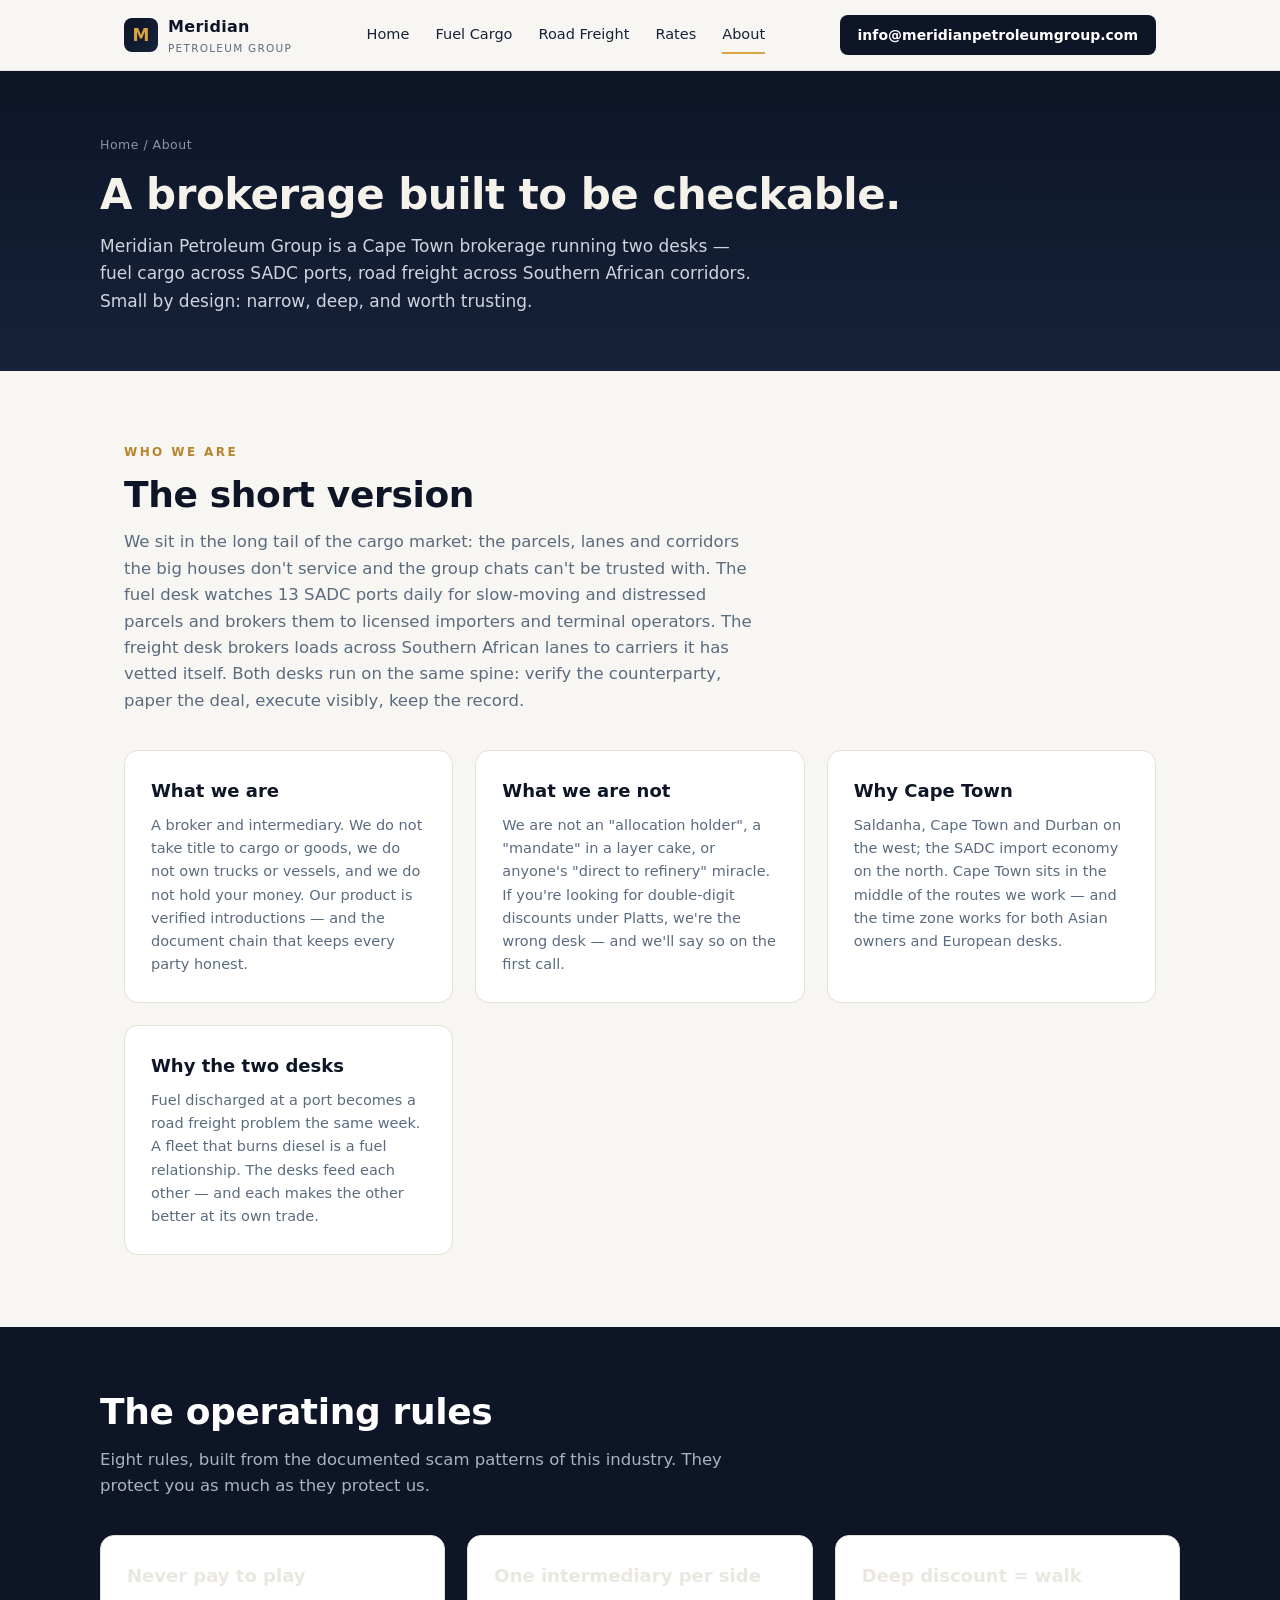
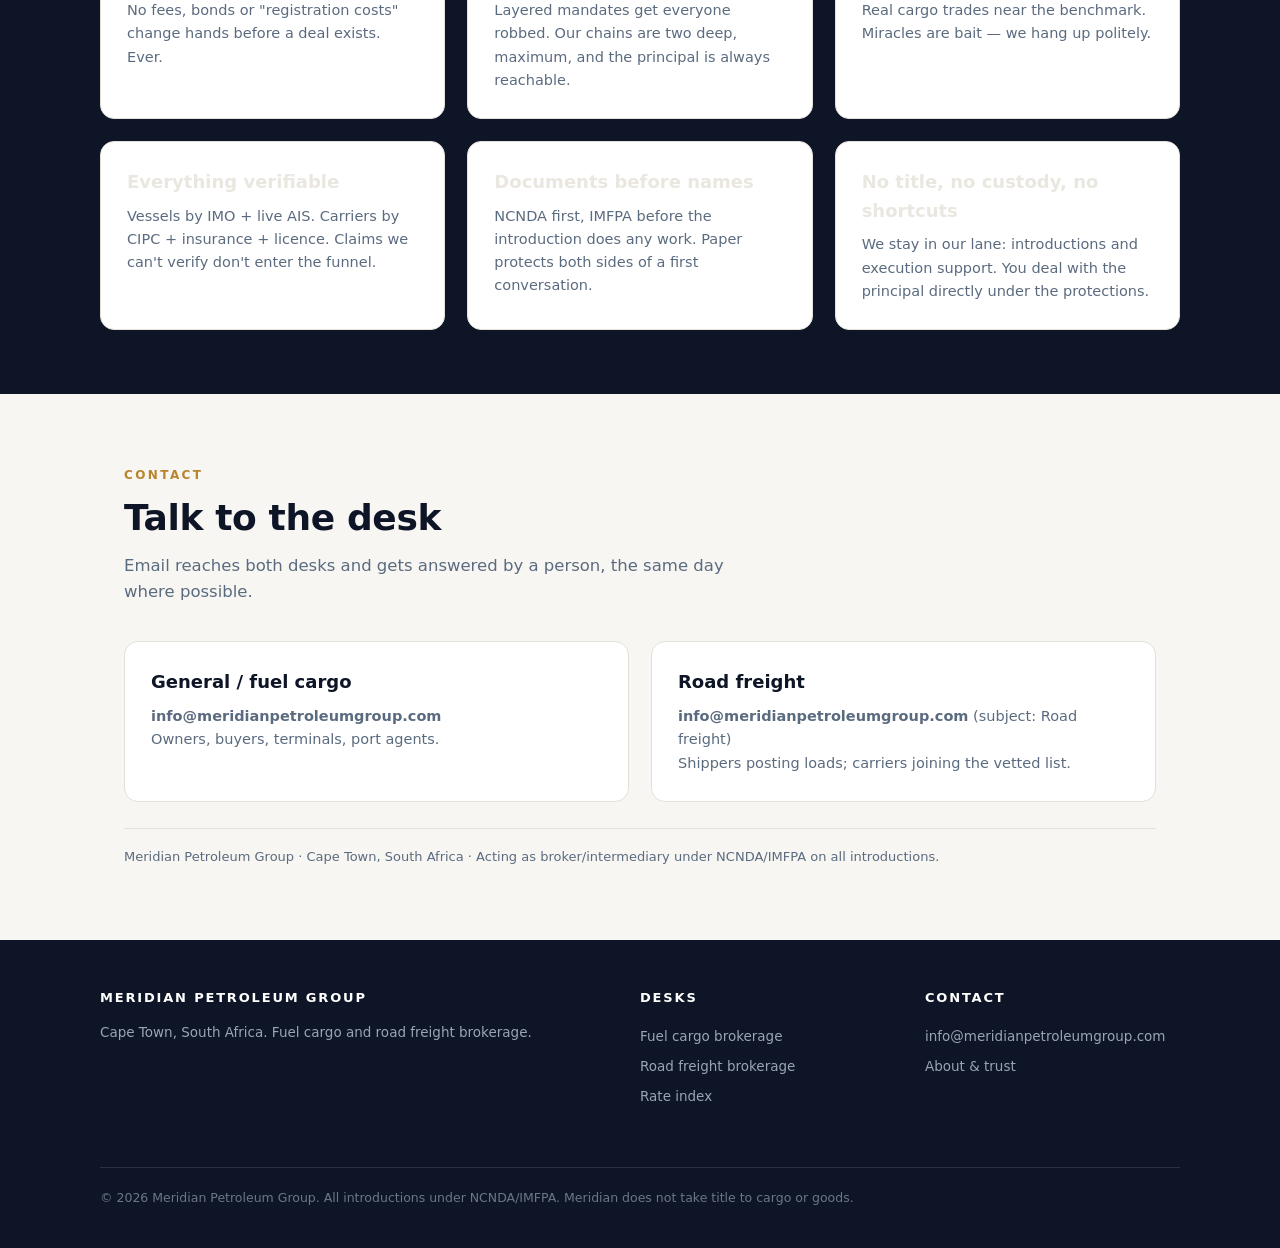
==== about/index.html @ 9ec85a02 "Meridian Petroleum Group site — 5 pages, one brand two desks" ====
<!DOCTYPE html>
<html lang="en">
<head>
<meta charset="UTF-8">
<meta name="viewport" content="width=device-width, initial-scale=1.0">
<title>About — Meridian Petroleum Group, Cape Town</title>
<meta name="description" content="Meridian Petroleum Group is a Cape Town brokerage running two desks: fuel cargo across SADC ports and road freight across Southern African corridors. Verify everything, paper every deal.">
<link rel="canonical" href="https://meridianpetroleumgroup.com/about/">
<meta property="og:title" content="About Meridian Petroleum Group">
<meta property="og:description" content="Cape Town brokerage. Fuel cargo and road freight. Verified counterparties, papered deals.">
<link rel="stylesheet" href="/css/style.css">
</head>
<body>

<header>
  <div class="nav">
    <a class="brand" href="/"><span class="mark">M</span><span>Meridian<small>Petroleum Group</small></span></a>
    <nav class="menu">
      <a href="/">Home</a>
      <a href="/fuel/">Fuel Cargo</a>
      <a href="/cargo/">Road Freight</a>
      <a href="/rates/">Rates</a>
      <a href="/about/" aria-current="page">About</a>
    </nav>
    <a class="nav-cta" href="mailto:info@meridianpetroleumgroup.com">info@meridianpetroleumgroup.com</a>
  </div>
</header>

<section class="page-hero">
  <div class="inner">
    <p class="breadcrumb"><a href="/">Home</a> / About</p>
    <h1 class="p">A brokerage built to be checkable.</h1>
    <p class="lead">Meridian Petroleum Group is a Cape Town brokerage running two desks — fuel cargo across SADC ports, road freight across Southern African corridors. Small by design: narrow, deep, and worth trusting.</p>
  </div>
</section>

<section class="section">
  <p class="eyebrow">Who we are</p>
  <h2>The short version</h2>
  <p class="sub">We sit in the long tail of the cargo market: the parcels, lanes and corridors the big houses don't service and the group chats can't be trusted with. The fuel desk watches 13 SADC ports daily for slow-moving and distressed parcels and brokers them to licensed importers and terminal operators. The freight desk brokers loads across Southern African lanes to carriers it has vetted itself. Both desks run on the same spine: verify the counterparty, paper the deal, execute visibly, keep the record.</p>

  <div class="grid2">
    <div class="card"><h3>What we are</h3><p>A broker and intermediary. We do not take title to cargo or goods, we do not own trucks or vessels, and we do not hold your money. Our product is verified introductions — and the document chain that keeps every party honest.</p></div>
    <div class="card"><h3>What we are not</h3><p>We are not an "allocation holder", a "mandate" in a layer cake, or anyone's "direct to refinery" miracle. If you're looking for double-digit discounts under Platts, we're the wrong desk — and we'll say so on the first call.</p></div>
    <div class="card"><h3>Why Cape Town</h3><p>Saldanha, Cape Town and Durban on the west; the SADC import economy on the north. Cape Town sits in the middle of the routes we work — and the time zone works for both Asian owners and European desks.</p></div>
    <div class="card"><h3>Why the two desks</h3><p>Fuel discharged at a port becomes a road freight problem the same week. A fleet that burns diesel is a fuel relationship. The desks feed each other — and each makes the other better at its own trade.</p></div>
  </div>
</section>

<div class="strip">
  <div class="section">
    <h2>The operating rules</h2>
    <p class="sub">Eight rules, built from the documented scam patterns of this industry. They protect you as much as they protect us.</p>
    <div class="grid2">
      <div class="card"><h3>Never pay to play</h3><p>No fees, bonds or "registration costs" change hands before a deal exists. Ever.</p></div>
      <div class="card"><h3>One intermediary per side</h3><p>Layered mandates get everyone robbed. Our chains are two deep, maximum, and the principal is always reachable.</p></div>
      <div class="card"><h3>Deep discount = walk</h3><p>Real cargo trades near the benchmark. Miracles are bait — we hang up politely.</p></div>
      <div class="card"><h3>Everything verifiable</h3><p>Vessels by IMO + live AIS. Carriers by CIPC + insurance + licence. Claims we can't verify don't enter the funnel.</p></div>
      <div class="card"><h3>Documents before names</h3><p>NCNDA first, IMFPA before the introduction does any work. Paper protects both sides of a first conversation.</p></div>
      <div class="card"><h3>No title, no custody, no shortcuts</h3><p>We stay in our lane: introductions and execution support. You deal with the principal directly under the protections.</p></div>
    </div>
  </div>
</div>

<section class="section">
  <p class="eyebrow">Contact</p>
  <h2>Talk to the desk</h2>
  <p class="sub">Email reaches both desks and gets answered by a person, the same day where possible.</p>
  <div class="grid2">
    <div class="card"><h3>General / fuel cargo</h3><p><a href="mailto:info@meridianpetroleumgroup.com"><b>info@meridianpetroleumgroup.com</b></a><br>Owners, buyers, terminals, port agents.</p></div>
    <div class="card"><h3>Road freight</h3><p><a href="mailto:info@meridianpetroleumgroup.com?subject=Road%20freight"><b>info@meridianpetroleumgroup.com</b></a> (subject: Road freight)<br>Shippers posting loads; carriers joining the vetted list.</p></div>
  </div>
  <p class="note">Meridian Petroleum Group · Cape Town, South Africa · Acting as broker/intermediary under NCNDA/IMFPA on all introductions.</p>
</section>

<footer>
  <div class="foot">
    <div>
      <h4>Meridian Petroleum Group</h4>
      <p>Cape Town, South Africa. Fuel cargo and road freight brokerage.</p>
    </div>
    <div>
      <h4>Desks</h4>
      <ul>
        <li><a href="/fuel/">Fuel cargo brokerage</a></li>
        <li><a href="/cargo/">Road freight brokerage</a></li>
        <li><a href="/rates/">Rate index</a></li>
      </ul>
    </div>
    <div>
      <h4>Contact</h4>
      <ul>
        <li><a href="mailto:info@meridianpetroleumgroup.com">info@meridianpetroleumgroup.com</a></li>
        <li><a href="/about/">About & trust</a></li>
      </ul>
    </div>
    <div class="fine">© 2026 Meridian Petroleum Group. All introductions under NCNDA/IMFPA. Meridian does not take title to cargo or goods.</div>
  </div>
</footer>

</body>
</html>
---- css/style.css ----
/* Meridian Petroleum Group — one brand, two desks */
:root {
  --ink: #0d1526;
  --ink-2: #16223a;
  --paper: #f7f6f2;
  --card: #ffffff;
  --amber: #d9a441;
  --amber-2: #b8842c;
  --slate: #5b6b7f;
  --line: #e3e0d8;
  --green: #2e7d5b;
  --red: #b3402e;
}
* { margin: 0; padding: 0; box-sizing: border-box; }
html { scroll-behavior: smooth; }
body {
  font-family: "Inter", "Segoe UI", system-ui, -apple-system, sans-serif;
  background: var(--paper);
  color: var(--ink);
  line-height: 1.6;
  -webkit-font-smoothing: antialiased;
}
a { color: inherit; text-decoration: none; }
img { max-width: 100%; display: block; }

/* ---------- header ---------- */
header {
  position: sticky; top: 0; z-index: 50;
  background: rgba(247, 246, 242, .92);
  backdrop-filter: blur(8px);
  border-bottom: 1px solid var(--line);
}
.nav {
  max-width: 1080px; margin: 0 auto; padding: 14px 24px;
  display: flex; align-items: center; justify-content: space-between; gap: 16px;
}
.brand { display: flex; align-items: center; gap: 10px; font-weight: 700; letter-spacing: .02em; }
.brand .mark {
  width: 34px; height: 34px; border-radius: 8px;
  background: linear-gradient(135deg, var(--ink) 0%, var(--ink-2) 100%);
  color: var(--amber); display: grid; place-items: center;
  font-size: 17px; font-weight: 800;
}
.brand small { display: block; font-size: 10.5px; font-weight: 500; color: var(--slate); letter-spacing: .12em; text-transform: uppercase; }
nav.menu { display: flex; gap: 26px; font-size: 14.5px; font-weight: 500; }
nav.menu a { color: var(--ink-2); padding: 6px 0; border-bottom: 2px solid transparent; }
nav.menu a:hover, nav.menu a[aria-current="page"] { border-color: var(--amber); }
.nav-cta {
  background: var(--ink); color: #fff; padding: 9px 18px; border-radius: 8px;
  font-size: 14px; font-weight: 600; white-space: nowrap;
}
.nav-cta:hover { background: var(--ink-2); }

/* ---------- hero ---------- */
.hero {
  background:
    radial-gradient(1200px 500px at 85% -10%, rgba(217,164,65,.16), transparent 60%),
    linear-gradient(180deg, var(--ink) 0%, var(--ink-2) 100%);
  color: #f4f2ea;
  padding: 84px 24px 96px;
}
.hero-inner { max-width: 1080px; margin: 0 auto; }
.kicker {
  display: inline-block; font-size: 12px; letter-spacing: .22em; text-transform: uppercase;
  color: var(--amber); font-weight: 700; margin-bottom: 18px;
}
h1 { font-size: clamp(34px, 5vw, 54px); line-height: 1.12; font-weight: 800; letter-spacing: -.015em; max-width: 820px; }
.hero p.lead { margin-top: 20px; font-size: clamp(16px, 2vw, 19px); color: #cfd4de; max-width: 680px; }
.hero-ctas { margin-top: 34px; display: flex; gap: 14px; flex-wrap: wrap; }
.btn {
  display: inline-block; padding: 13px 26px; border-radius: 9px;
  font-weight: 600; font-size: 15px; border: 1px solid transparent; cursor: pointer;
}
.btn-gold { background: var(--amber); color: var(--ink); }
.btn-gold:hover { background: var(--amber-2); color: #fff; }
.btn-ghost { border-color: rgba(255,255,255,.35); color: #fff; }
.btn-ghost:hover { border-color: var(--amber); color: var(--amber); }
.hero-meta { margin-top: 44px; display: flex; gap: 34px; flex-wrap: wrap; font-size: 13.5px; color: #9aa4b5; }
.hero-meta b { display: block; color: #f4f2ea; font-size: 20px; }

/* ---------- sections ---------- */
.section { max-width: 1080px; margin: 0 auto; padding: 72px 24px; }
.section.tight { padding: 48px 24px; }
.eyebrow { font-size: 12px; letter-spacing: .2em; text-transform: uppercase; color: var(--amber-2); font-weight: 700; margin-bottom: 12px; }
h2 { font-size: clamp(26px, 3.4vw, 36px); font-weight: 800; letter-spacing: -.01em; line-height: 1.15; margin-bottom: 14px; }
.sub { color: var(--slate); max-width: 640px; font-size: 16.5px; }

.desks { display: grid; grid-template-columns: repeat(auto-fit, minmax(300px, 1fr)); gap: 22px; margin-top: 40px; }
.desk {
  background: var(--card); border: 1px solid var(--line); border-radius: 14px;
  padding: 30px 28px; position: relative; overflow: hidden;
}
.desk::before { content: ""; position: absolute; inset: 0 auto 0 0; width: 4px; background: var(--amber); }
.desk .tag { font-size: 11px; letter-spacing: .18em; text-transform: uppercase; color: var(--slate); font-weight: 700; }
.desk h3 { font-size: 21px; margin: 10px 0 10px; font-weight: 750; }
.desk p { color: var(--slate); font-size: 14.5px; margin-bottom: 18px; }
.desk ul { list-style: none; margin-bottom: 22px; }
.desk li { padding: 7px 0 7px 24px; position: relative; font-size: 14px; color: var(--ink-2); border-bottom: 1px dashed var(--line); }
.desk li:last-child { border-bottom: none; }
.desk li::before { content: "—"; position: absolute; left: 0; color: var(--amber); font-weight: 700; }
.desk .go { font-weight: 700; color: var(--ink); font-size: 14px; }
.desk .go:hover { color: var(--amber-2); }

.grid2 { display: grid; grid-template-columns: repeat(auto-fit, minmax(280px, 1fr)); gap: 22px; margin-top: 36px; }
.card { background: var(--card); border: 1px solid var(--line); border-radius: 14px; padding: 26px; }
.card h3 { font-size: 18px; font-weight: 750; margin-bottom: 8px; }
.card p { color: var(--slate); font-size: 14.5px; }
.card .num { font-size: 12px; color: var(--amber-2); font-weight: 800; letter-spacing: .1em; }

.strip { background: var(--ink); color: #e9e7df; padding: 64px 24px; }
.strip .section { padding: 0; }
.strip h2 { color: #fff; }
.strip .sub { color: #aab3c2; }

.steps { counter-reset: step; margin-top: 36px; display: grid; gap: 0; }
.step {
  display: grid; grid-template-columns: 56px 1fr; gap: 18px;
  padding: 22px 0; border-top: 1px solid rgba(255,255,255,.12);
}
.step::before {
  counter-increment: step; content: counter(step, decimal-leading-zero);
  font-size: 26px; font-weight: 800; color: var(--amber);
}
.step h3 { font-size: 17px; color: #fff; margin-bottom: 6px; font-weight: 700; }
.step p { color: #aab3c2; font-size: 14px; max-width: 640px; }

/* ---------- tables ---------- */
.table-wrap { overflow-x: auto; margin-top: 30px; border: 1px solid var(--line); border-radius: 12px; background: var(--card); }
table { width: 100%; border-collapse: collapse; font-size: 14px; min-width: 560px; }
th { text-align: left; padding: 13px 16px; background: var(--ink); color: #fff; font-size: 12px; letter-spacing: .08em; text-transform: uppercase; }
td { padding: 13px 16px; border-top: 1px solid var(--line); color: var(--ink-2); vertical-align: top; }
tr:nth-child(even) td { background: #fbfaf7; }
td b { color: var(--ink); }

/* ---------- CTA band ---------- */
.band {
  background: linear-gradient(135deg, var(--amber) 0%, var(--amber-2) 100%);
  color: var(--ink); padding: 60px 24px; text-align: center;
}
.band h2 { color: var(--ink); }
.band p { max-width: 560px; margin: 10px auto 26px; font-weight: 500; }
.band .btn { background: var(--ink); color: #fff; }
.band .btn:hover { background: #000; }

/* ---------- footer ---------- */
footer { background: var(--ink); color: #9aa4b5; padding: 48px 24px 40px; font-size: 13.5px; }
.foot { max-width: 1080px; margin: 0 auto; display: grid; grid-template-columns: 2fr 1fr 1fr; gap: 30px; }
.foot h4 { color: #fff; font-size: 13px; letter-spacing: .14em; text-transform: uppercase; margin-bottom: 14px; }
.foot ul { list-style: none; }
.foot li { padding: 4px 0; }
.foot a:hover { color: var(--amber); }
.foot .fine { grid-column: 1 / -1; border-top: 1px solid rgba(255,255,255,.12); margin-top: 26px; padding-top: 20px; font-size: 12.5px; color: #6d7688; }

/* ---------- page hero (inner pages) ---------- */
.page-hero {
  background: linear-gradient(180deg, var(--ink) 0%, var(--ink-2) 100%);
  color: #f4f2ea; padding: 64px 24px 56px;
}
.page-hero .inner { max-width: 1080px; margin: 0 auto; }
.breadcrumb { font-size: 12.5px; color: #8b95a8; margin-bottom: 16px; letter-spacing: .04em; }
.breadcrumb a:hover { color: var(--amber); }
h1.p { font-size: clamp(28px, 4vw, 42px); font-weight: 800; letter-spacing: -.012em; line-height: 1.14; }
.page-hero p.lead { margin-top: 14px; color: #cfd4de; max-width: 660px; font-size: 17px; }

.callout {
  background: #fdf8ee; border: 1px solid #ecd9ae; border-left: 4px solid var(--amber);
  border-radius: 10px; padding: 18px 20px; margin: 26px 0; font-size: 14.5px; color: #5d4a1e;
}
.callout b { color: var(--ink); }

.note { font-size: 13px; color: var(--slate); margin-top: 26px; padding-top: 18px; border-top: 1px solid var(--line); }

/* ---------- rates placeholder ---------- */
.rates-hero { text-align: center; }
.coming { display: inline-block; margin-top: 22px; padding: 10px 22px; border-radius: 999px; background: #efece4; color: var(--ink-2); font-weight: 600; font-size: 13.5px; letter-spacing: .06em; }

@media (max-width: 760px) {
  nav.menu { display: none; }
  .foot { grid-template-columns: 1fr; }
}
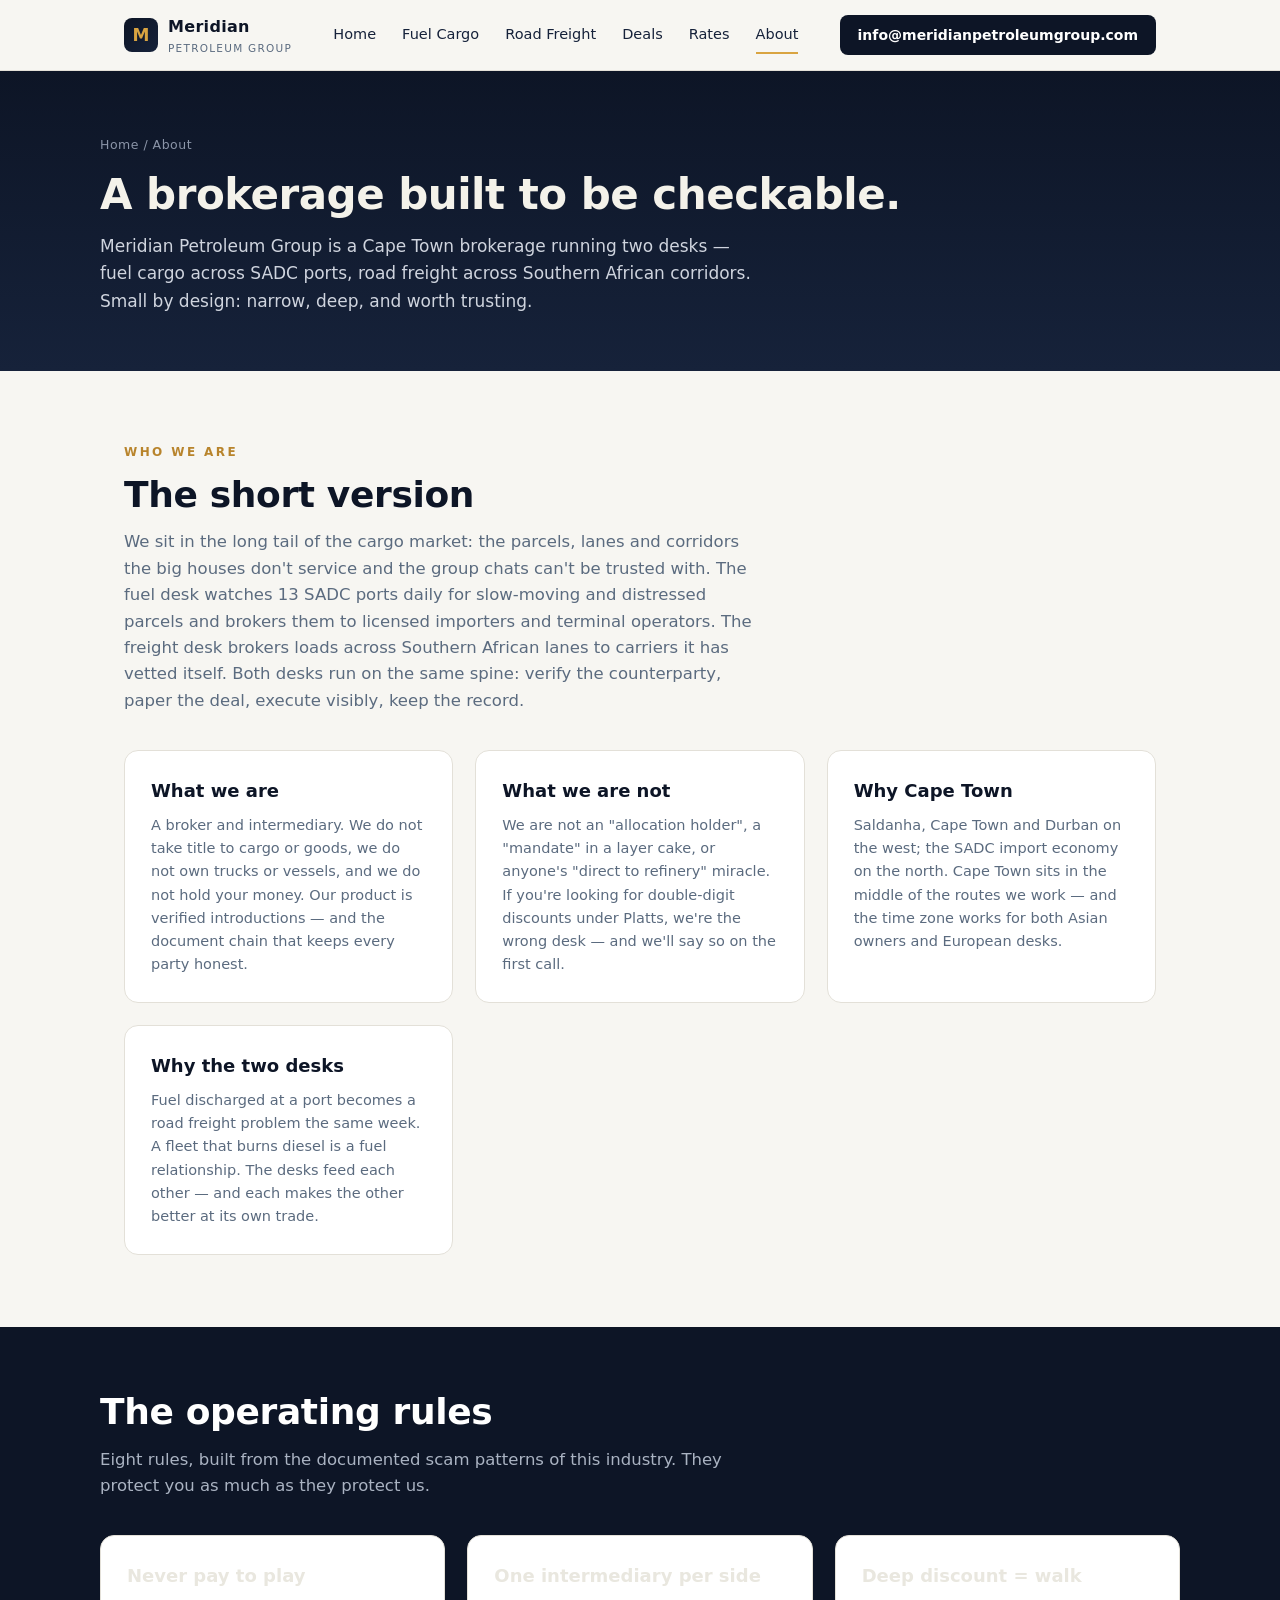
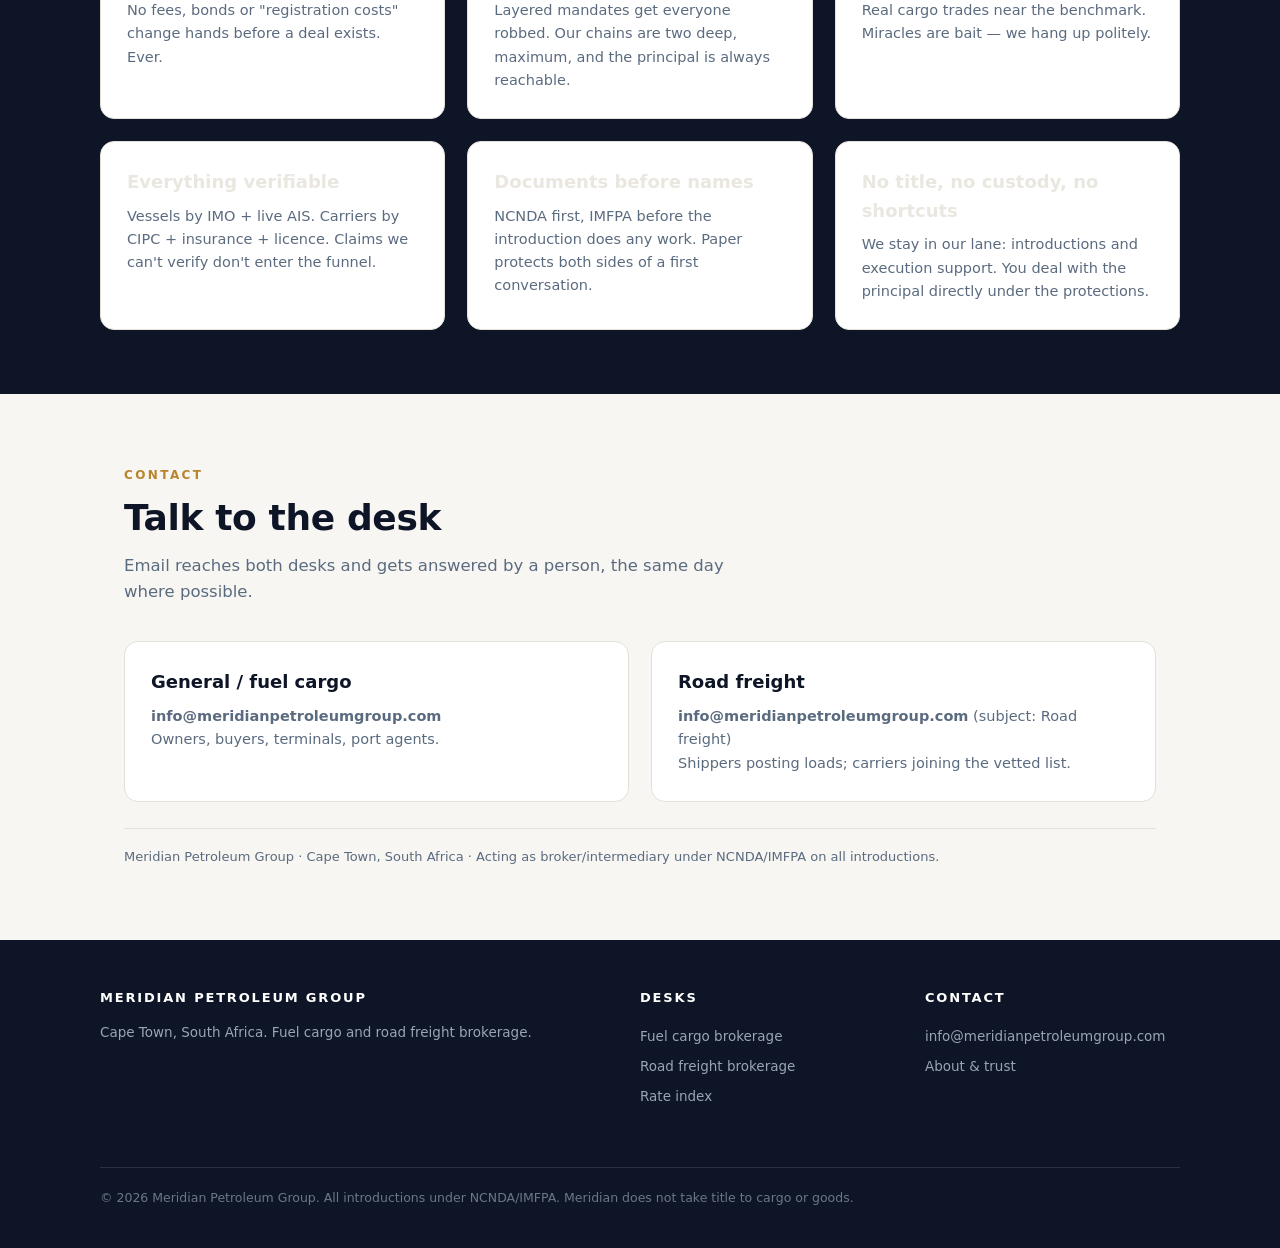
==== commit 299f787c: "Add /deals page — single-funnel shipper + carrier forms" ====
--- a/about/index.html
+++ b/about/index.html
@@ -19,6 +19,7 @@
       <a href="/">Home</a>
       <a href="/fuel/">Fuel Cargo</a>
       <a href="/cargo/">Road Freight</a>
+      <a href="/deals/">Deals</a>
       <a href="/rates/">Rates</a>
       <a href="/about/" aria-current="page">About</a>
     </nav>
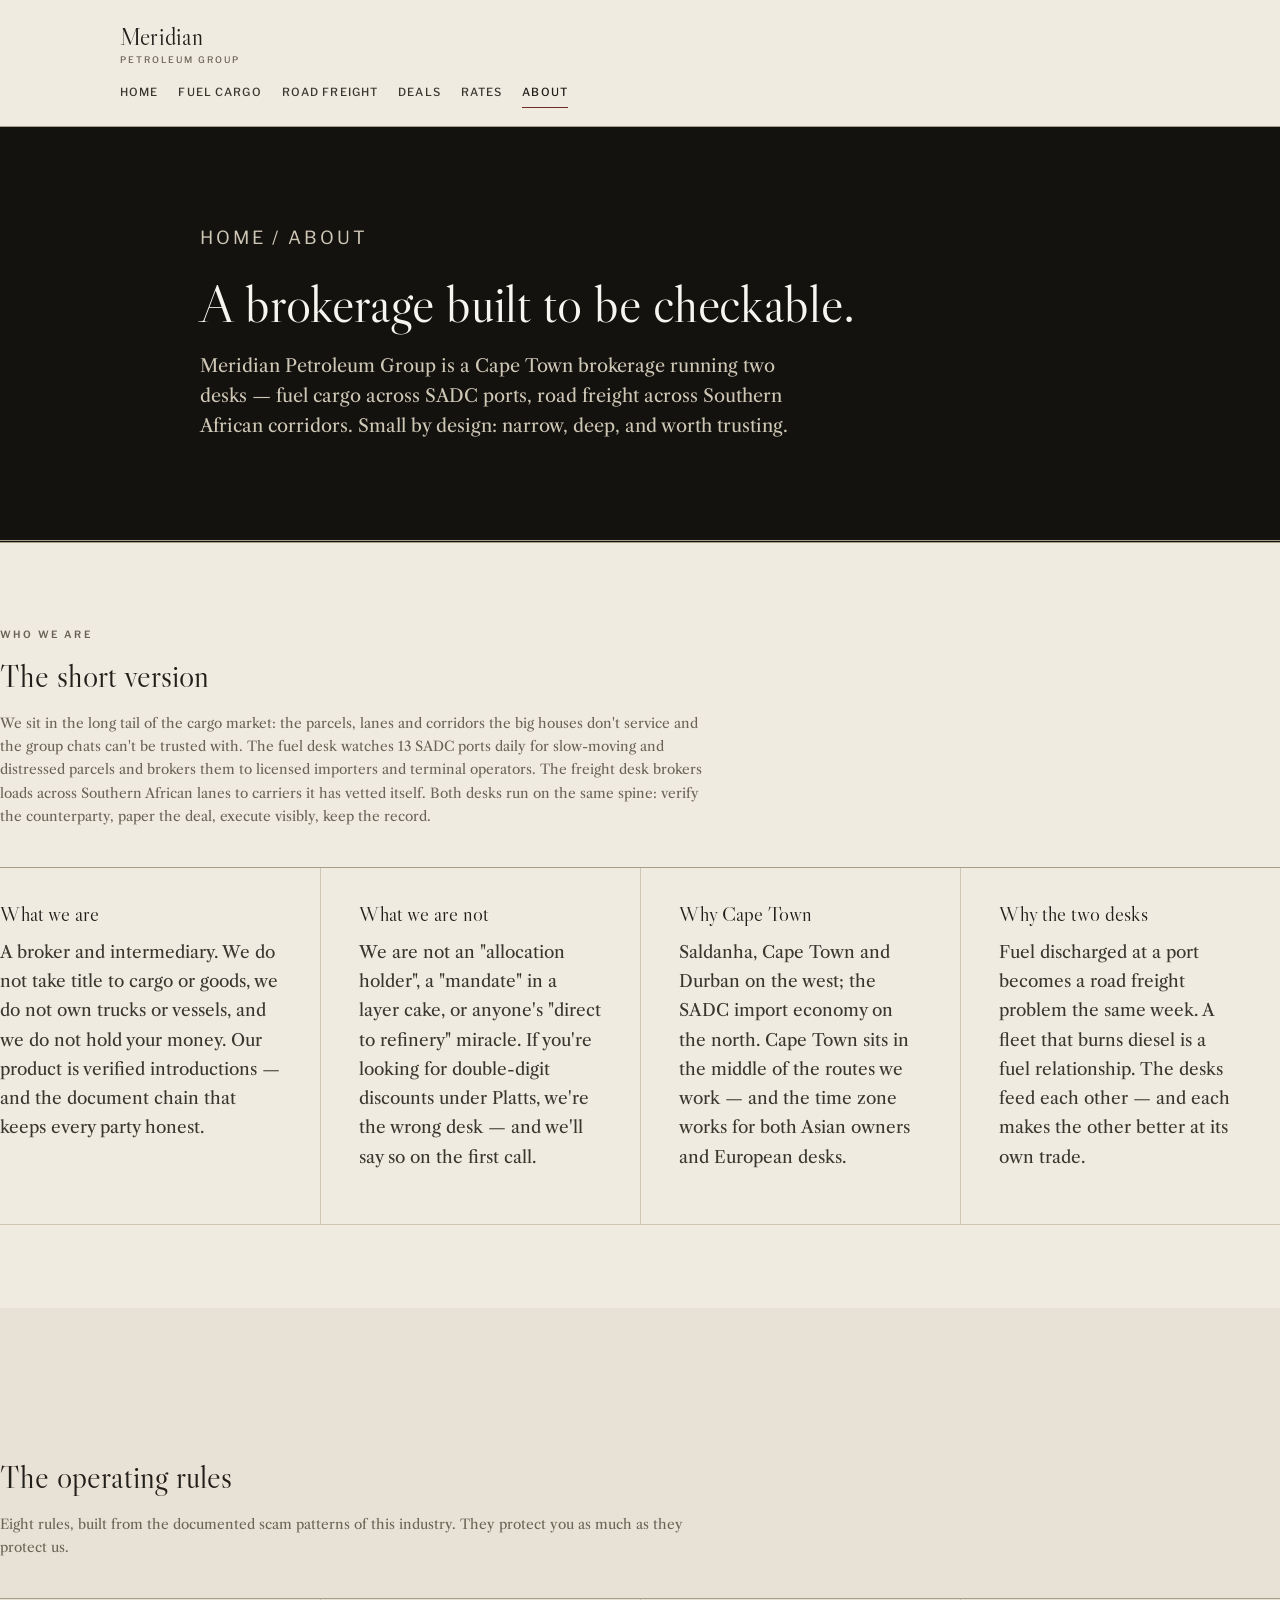
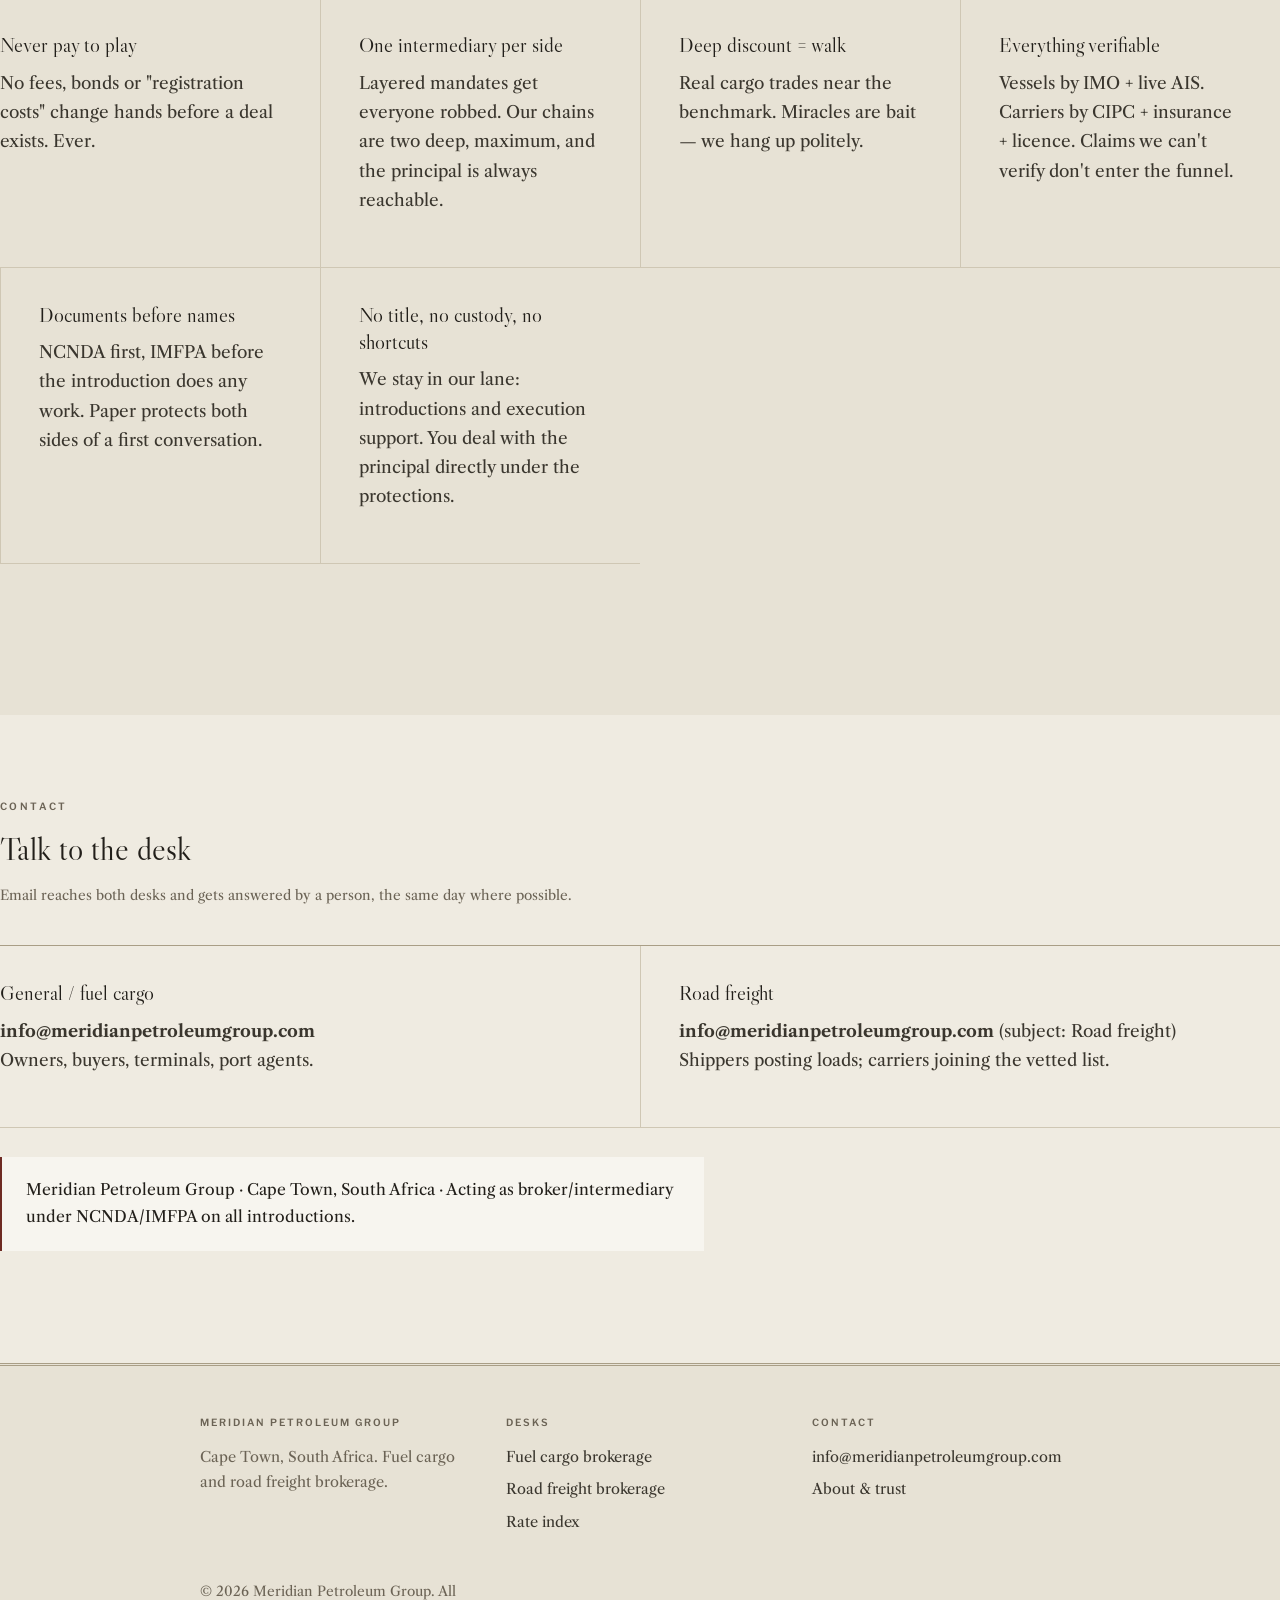
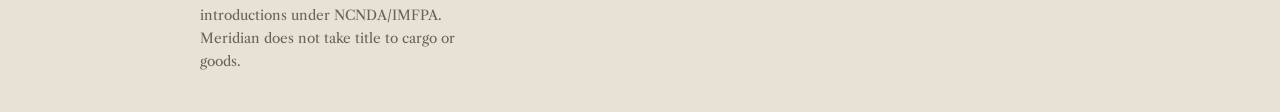
==== commit 6edcffb7: "Set the house in Caslon THE FONT WAS NEVER LOADING  style.css asked for Inter and no page linked it," ====
--- a/about/index.html
+++ b/about/index.html
@@ -8,6 +8,9 @@
 <link rel="canonical" href="https://meridianpetroleumgroup.com/about/">
 <meta property="og:title" content="About Meridian Petroleum Group">
 <meta property="og:description" content="Cape Town brokerage. Fuel cargo and road freight. Verified counterparties, papered deals.">
+<link rel="preconnect" href="https://fonts.googleapis.com">
+<link rel="preconnect" href="https://fonts.gstatic.com" crossorigin>
+<link rel="stylesheet" href="https://fonts.googleapis.com/css2?family=Libre+Caslon+Display&family=Libre+Caslon+Text:ital,wght@0,400;0,700;1,400&family=Libre+Franklin:wght@500;600&display=swap">
 <link rel="stylesheet" href="/css/style.css">
 </head>
 <body>
--- a/css/style.css
+++ b/css/style.css
@@ -1,180 +1,389 @@
-/* Meridian Petroleum Group — one brand, two desks */
-:root {
-  --ink: #0d1526;
-  --ink-2: #16223a;
-  --paper: #f7f6f2;
-  --card: #ffffff;
-  --amber: #d9a441;
-  --amber-2: #b8842c;
-  --slate: #5b6b7f;
-  --line: #e3e0d8;
-  --green: #2e7d5b;
-  --red: #b3402e;
-}
-* { margin: 0; padding: 0; box-sizing: border-box; }
-html { scroll-behavior: smooth; }
-body {
-  font-family: "Inter", "Segoe UI", system-ui, -apple-system, sans-serif;
-  background: var(--paper);
-  color: var(--ink);
-  line-height: 1.6;
-  -webkit-font-smoothing: antialiased;
-}
-a { color: inherit; text-decoration: none; }
-img { max-width: 100%; display: block; }
-
-/* ---------- header ---------- */
-header {
-  position: sticky; top: 0; z-index: 50;
-  background: rgba(247, 246, 242, .92);
-  backdrop-filter: blur(8px);
-  border-bottom: 1px solid var(--line);
-}
-.nav {
-  max-width: 1080px; margin: 0 auto; padding: 14px 24px;
-  display: flex; align-items: center; justify-content: space-between; gap: 16px;
-}
-.brand { display: flex; align-items: center; gap: 10px; font-weight: 700; letter-spacing: .02em; }
-.brand .mark {
-  width: 34px; height: 34px; border-radius: 8px;
-  background: linear-gradient(135deg, var(--ink) 0%, var(--ink-2) 100%);
-  color: var(--amber); display: grid; place-items: center;
-  font-size: 17px; font-weight: 800;
-}
-.brand small { display: block; font-size: 10.5px; font-weight: 500; color: var(--slate); letter-spacing: .12em; text-transform: uppercase; }
-nav.menu { display: flex; gap: 26px; font-size: 14.5px; font-weight: 500; }
-nav.menu a { color: var(--ink-2); padding: 6px 0; border-bottom: 2px solid transparent; }
-nav.menu a:hover, nav.menu a[aria-current="page"] { border-color: var(--amber); }
-.nav-cta {
-  background: var(--ink); color: #fff; padding: 9px 18px; border-radius: 8px;
-  font-size: 14px; font-weight: 600; white-space: nowrap;
-}
-.nav-cta:hover { background: var(--ink-2); }
-
-/* ---------- hero ---------- */
-.hero {
-  background:
-    radial-gradient(1200px 500px at 85% -10%, rgba(217,164,65,.16), transparent 60%),
-    linear-gradient(180deg, var(--ink) 0%, var(--ink-2) 100%);
-  color: #f4f2ea;
-  padding: 84px 24px 96px;
-}
-.hero-inner { max-width: 1080px; margin: 0 auto; }
-.kicker {
-  display: inline-block; font-size: 12px; letter-spacing: .22em; text-transform: uppercase;
-  color: var(--amber); font-weight: 700; margin-bottom: 18px;
-}
-h1 { font-size: clamp(34px, 5vw, 54px); line-height: 1.12; font-weight: 800; letter-spacing: -.015em; max-width: 820px; }
-.hero p.lead { margin-top: 20px; font-size: clamp(16px, 2vw, 19px); color: #cfd4de; max-width: 680px; }
-.hero-ctas { margin-top: 34px; display: flex; gap: 14px; flex-wrap: wrap; }
-.btn {
-  display: inline-block; padding: 13px 26px; border-radius: 9px;
-  font-weight: 600; font-size: 15px; border: 1px solid transparent; cursor: pointer;
-}
-.btn-gold { background: var(--amber); color: var(--ink); }
-.btn-gold:hover { background: var(--amber-2); color: #fff; }
-.btn-ghost { border-color: rgba(255,255,255,.35); color: #fff; }
-.btn-ghost:hover { border-color: var(--amber); color: var(--amber); }
-.hero-meta { margin-top: 44px; display: flex; gap: 34px; flex-wrap: wrap; font-size: 13.5px; color: #9aa4b5; }
-.hero-meta b { display: block; color: #f4f2ea; font-size: 20px; }
-
-/* ---------- sections ---------- */
-.section { max-width: 1080px; margin: 0 auto; padding: 72px 24px; }
-.section.tight { padding: 48px 24px; }
-.eyebrow { font-size: 12px; letter-spacing: .2em; text-transform: uppercase; color: var(--amber-2); font-weight: 700; margin-bottom: 12px; }
-h2 { font-size: clamp(26px, 3.4vw, 36px); font-weight: 800; letter-spacing: -.01em; line-height: 1.15; margin-bottom: 14px; }
-.sub { color: var(--slate); max-width: 640px; font-size: 16.5px; }
-
-.desks { display: grid; grid-template-columns: repeat(auto-fit, minmax(300px, 1fr)); gap: 22px; margin-top: 40px; }
-.desk {
-  background: var(--card); border: 1px solid var(--line); border-radius: 14px;
-  padding: 30px 28px; position: relative; overflow: hidden;
-}
-.desk::before { content: ""; position: absolute; inset: 0 auto 0 0; width: 4px; background: var(--amber); }
-.desk .tag { font-size: 11px; letter-spacing: .18em; text-transform: uppercase; color: var(--slate); font-weight: 700; }
-.desk h3 { font-size: 21px; margin: 10px 0 10px; font-weight: 750; }
-.desk p { color: var(--slate); font-size: 14.5px; margin-bottom: 18px; }
-.desk ul { list-style: none; margin-bottom: 22px; }
-.desk li { padding: 7px 0 7px 24px; position: relative; font-size: 14px; color: var(--ink-2); border-bottom: 1px dashed var(--line); }
-.desk li:last-child { border-bottom: none; }
-.desk li::before { content: "—"; position: absolute; left: 0; color: var(--amber); font-weight: 700; }
-.desk .go { font-weight: 700; color: var(--ink); font-size: 14px; }
-.desk .go:hover { color: var(--amber-2); }
-
-.grid2 { display: grid; grid-template-columns: repeat(auto-fit, minmax(280px, 1fr)); gap: 22px; margin-top: 36px; }
-.card { background: var(--card); border: 1px solid var(--line); border-radius: 14px; padding: 26px; }
-.card h3 { font-size: 18px; font-weight: 750; margin-bottom: 8px; }
-.card p { color: var(--slate); font-size: 14.5px; }
-.card .num { font-size: 12px; color: var(--amber-2); font-weight: 800; letter-spacing: .1em; }
-
-.strip { background: var(--ink); color: #e9e7df; padding: 64px 24px; }
-.strip .section { padding: 0; }
-.strip h2 { color: #fff; }
-.strip .sub { color: #aab3c2; }
-
-.steps { counter-reset: step; margin-top: 36px; display: grid; gap: 0; }
-.step {
-  display: grid; grid-template-columns: 56px 1fr; gap: 18px;
-  padding: 22px 0; border-top: 1px solid rgba(255,255,255,.12);
-}
-.step::before {
-  counter-increment: step; content: counter(step, decimal-leading-zero);
-  font-size: 26px; font-weight: 800; color: var(--amber);
-}
-.step h3 { font-size: 17px; color: #fff; margin-bottom: 6px; font-weight: 700; }
-.step p { color: #aab3c2; font-size: 14px; max-width: 640px; }
-
-/* ---------- tables ---------- */
-.table-wrap { overflow-x: auto; margin-top: 30px; border: 1px solid var(--line); border-radius: 12px; background: var(--card); }
-table { width: 100%; border-collapse: collapse; font-size: 14px; min-width: 560px; }
-th { text-align: left; padding: 13px 16px; background: var(--ink); color: #fff; font-size: 12px; letter-spacing: .08em; text-transform: uppercase; }
-td { padding: 13px 16px; border-top: 1px solid var(--line); color: var(--ink-2); vertical-align: top; }
-tr:nth-child(even) td { background: #fbfaf7; }
-td b { color: var(--ink); }
-
-/* ---------- CTA band ---------- */
-.band {
-  background: linear-gradient(135deg, var(--amber) 0%, var(--amber-2) 100%);
-  color: var(--ink); padding: 60px 24px; text-align: center;
-}
-.band h2 { color: var(--ink); }
-.band p { max-width: 560px; margin: 10px auto 26px; font-weight: 500; }
-.band .btn { background: var(--ink); color: #fff; }
-.band .btn:hover { background: #000; }
-
-/* ---------- footer ---------- */
-footer { background: var(--ink); color: #9aa4b5; padding: 48px 24px 40px; font-size: 13.5px; }
-.foot { max-width: 1080px; margin: 0 auto; display: grid; grid-template-columns: 2fr 1fr 1fr; gap: 30px; }
-.foot h4 { color: #fff; font-size: 13px; letter-spacing: .14em; text-transform: uppercase; margin-bottom: 14px; }
-.foot ul { list-style: none; }
-.foot li { padding: 4px 0; }
-.foot a:hover { color: var(--amber); }
-.foot .fine { grid-column: 1 / -1; border-top: 1px solid rgba(255,255,255,.12); margin-top: 26px; padding-top: 20px; font-size: 12.5px; color: #6d7688; }
-
-/* ---------- page hero (inner pages) ---------- */
-.page-hero {
-  background: linear-gradient(180deg, var(--ink) 0%, var(--ink-2) 100%);
-  color: #f4f2ea; padding: 64px 24px 56px;
-}
-.page-hero .inner { max-width: 1080px; margin: 0 auto; }
-.breadcrumb { font-size: 12.5px; color: #8b95a8; margin-bottom: 16px; letter-spacing: .04em; }
-.breadcrumb a:hover { color: var(--amber); }
-h1.p { font-size: clamp(28px, 4vw, 42px); font-weight: 800; letter-spacing: -.012em; line-height: 1.14; }
-.page-hero p.lead { margin-top: 14px; color: #cfd4de; max-width: 660px; font-size: 17px; }
-
-.callout {
-  background: #fdf8ee; border: 1px solid #ecd9ae; border-left: 4px solid var(--amber);
-  border-radius: 10px; padding: 18px 20px; margin: 26px 0; font-size: 14.5px; color: #5d4a1e;
-}
-.callout b { color: var(--ink); }
-
-.note { font-size: 13px; color: var(--slate); margin-top: 26px; padding-top: 18px; border-top: 1px solid var(--line); }
-
-/* ---------- rates placeholder ---------- */
-.rates-hero { text-align: center; }
-.coming { display: inline-block; margin-top: 22px; padding: 10px 22px; border-radius: 999px; background: #efece4; color: var(--ink-2); font-weight: 600; font-size: 13.5px; letter-spacing: .06em; }
-
-@media (max-width: 760px) {
-  nav.menu { display: none; }
-  .foot { grid-template-columns: 1fr; }
-}+/* ==========================================================================
+   Meridian Petroleum Group — house style
+   --------------------------------------------------------------------------
+   Set in Caslon, the face South African and British shipping bills, charter
+   parties and bills of lading were printed in for the better part of two
+   centuries. Labels are Libre Franklin, drawn from Franklin Gothic (1902),
+   the jobbing face of commercial stationery.
+
+   Rules, not cards. Square corners. Oldstyle figures in running text, lining
+   figures only where numbers must align. Ink on buff with one oxblood, which
+   is roughly what letterpress inks actually were.
+
+   Nothing here is decorative. A brokerage is trusted for being plain.
+   ========================================================================== */
+
+:root{
+  --ink:         #221F1A;   /* body text — warm black, never blue-black       */
+  --ink-soft:    #3A362E;
+  --ink-deep:    #14120F;   /* dark bands                                     */
+  --paper:       #EFEBE1;   /* laid stock, aged                               */
+  --paper-warm:  #E7E2D5;
+  --sheet:       #F7F5EF;
+  --rule:        #CFC7B4;
+  --rule-firm:   #A99E86;
+  --oxblood:     #6E2B23;   /* the only accent, used sparingly                */
+  --oxblood-pale:#9C574C;
+  --quiet:       #6B6355;
+
+  --serif:   "Libre Caslon Text", "Libre Baskerville", Georgia, "Times New Roman", serif;
+  --display: "Libre Caslon Display", "Libre Caslon Text", Georgia, serif;
+  --grotesk: "Libre Franklin", "Helvetica Neue", Arial, sans-serif;
+
+  --measure: 36rem;
+  --wide: 62rem;
+}
+
+*{ margin:0; padding:0; box-sizing:border-box }
+
+html{ -webkit-text-size-adjust:100%; scroll-behavior:smooth }
+@media (prefers-reduced-motion:reduce){
+  html{ scroll-behavior:auto }
+  *{ animation:none !important; transition:none !important }
+}
+
+body{
+  background:var(--paper);
+  color:var(--ink);
+  font-family:var(--serif);
+  font-size:1.0625rem;
+  line-height:1.72;
+  font-variant-numeric:oldstyle-num;
+  -webkit-font-smoothing:antialiased;
+}
+
+img{ max-width:100%; height:auto; display:block }
+
+a{ color:inherit; text-decoration:none }
+a:focus-visible{ outline:1.5px solid var(--oxblood); outline-offset:3px }
+
+/* --------------------------------------------------------------------------
+   Masthead. A wordmark, not a badge — an established house signs its name.
+   Not sticky: a letterhead does not follow you down the page.
+   -------------------------------------------------------------------------- */
+header{
+  background:var(--paper);
+  border-bottom:1px solid var(--rule-firm);
+}
+.nav{
+  /* Wider than the text measure: a masthead spans the sheet, the columns of
+     type below it do not. */
+  max-width:72rem;
+  margin-inline:auto;
+  padding:1.5rem clamp(20px,5vw,56px) 1.15rem;
+  display:grid;
+  grid-template-columns:auto minmax(0,1fr);
+  align-items:baseline;
+  column-gap:2.4rem; row-gap:1rem;
+}
+/* Two positions: the name, then the sections. The correspondence address
+   belongs in the colophon, where it already appears — a letterhead does not
+   put its address in the top corner, and repeating it four times on one page
+   is a landing-page habit, not a house style. */
+.nav .menu{ justify-self:end; min-width:0 }
+.nav .nav-cta{ display:none }
+/* Below this the sections take their own line under the name. Six sections
+   set in letterspaced caps need more room than a two-column masthead has, and
+   a name over a rule of sections is the older arrangement anyway. */
+@media (max-width:1280px){
+  .nav{ grid-template-columns:1fr; row-gap:1.15rem }
+  .nav .menu{ justify-self:start }
+}
+.brand{
+  font-family:var(--display);
+  font-size:1.5rem; font-weight:400; letter-spacing:.01em;
+  line-height:1.1; color:var(--ink);
+  display:flex; align-items:baseline; gap:0;
+}
+.brand small{
+  display:block;
+  font-family:var(--grotesk);
+  font-size:.5625rem; font-weight:500;
+  letter-spacing:.22em; text-transform:uppercase;
+  color:var(--quiet);
+  margin-top:.28rem;
+}
+/* The rounded tile with an M in it was an app icon. An old house has a name. */
+.brand .mark{ display:none }
+
+.menu{
+  display:flex; gap:1.25rem; flex-wrap:wrap; align-items:baseline;
+  font-family:var(--grotesk);
+  font-size:.7rem; font-weight:500;
+  letter-spacing:.1em; text-transform:uppercase;
+}
+.menu a{
+  color:var(--ink-soft);
+  padding-bottom:.28rem;
+  border-bottom:1px solid transparent;
+}
+.menu a:hover{ color:var(--ink); border-bottom-color:var(--rule-firm) }
+.menu a[aria-current="page"]{ color:var(--ink); border-bottom-color:var(--oxblood) }
+
+/* The address is set as an address, not as a button in a pill. */
+.nav-cta{
+  font-family:var(--grotesk);
+  font-size:.72rem; letter-spacing:.02em;
+  color:var(--ink);
+  border-bottom:1px solid var(--rule-firm);
+  padding-bottom:.2rem;
+}
+.nav-cta:hover{ border-bottom-color:var(--oxblood); color:var(--oxblood) }
+
+/* --------------------------------------------------------------------------
+   Openers
+   -------------------------------------------------------------------------- */
+.hero, .page-hero, .rates-hero{
+  background:var(--ink-deep);
+  color:var(--sheet);
+  border-bottom:3px double var(--rule-firm);
+}
+.hero-inner, .page-hero .inner, .rates-hero .inner{
+  max-width:var(--wide);
+  margin-inline:auto;
+  padding:clamp(3.5rem,9vw,6rem) clamp(20px,5vw,56px) clamp(3rem,8vw,5rem);
+}
+.hero h1, .page-hero h1, .rates-hero h1{ color:var(--sheet) }
+.hero p, .page-hero p, .rates-hero p{ color:#CFC7B6 }
+
+h1{
+  font-family:var(--display);
+  font-weight:400;
+  font-size:clamp(2.05rem,5.2vw,3.3rem);
+  line-height:1.13;
+  letter-spacing:-.006em;
+  margin-bottom:1.1rem;
+  max-width:22ch;
+  text-wrap:balance;
+}
+h2{
+  font-family:var(--display);
+  font-weight:400;
+  font-size:clamp(1.48rem,3vw,2rem);
+  line-height:1.24;
+  margin-bottom:.9rem;
+  max-width:28ch;
+  text-wrap:balance;
+}
+h3{ font-family:var(--display); font-weight:400; font-size:1.2rem; line-height:1.3; margin-bottom:.5rem }
+p{ margin-bottom:1.15rem; max-width:var(--measure) }
+.lead, .hero p, .page-hero p{ font-size:1.13rem; line-height:1.66; max-width:38rem }
+
+/* Small caps, letterspaced — how a heading was set when the alternative was
+   another block of type. */
+.eyebrow, .kicker, .tag{
+  display:block;
+  font-family:var(--grotesk);
+  font-size:.625rem; font-weight:600;
+  letter-spacing:.24em; text-transform:uppercase;
+  color:var(--quiet);
+  margin-bottom:.9rem;
+}
+.hero .kicker, .page-hero .eyebrow, .band .eyebrow, .band .kicker{ color:var(--oxblood-pale) }
+
+/* --------------------------------------------------------------------------
+   Buttons — rules and type, not pills
+   -------------------------------------------------------------------------- */
+.hero-ctas{ display:flex; flex-wrap:wrap; gap:.9rem 1.4rem; margin:2rem 0 2.6rem }
+.btn{
+  display:inline-block;
+  font-family:var(--grotesk);
+  font-size:.72rem; font-weight:600;
+  letter-spacing:.13em; text-transform:uppercase;
+  padding:.82rem 1.7rem;
+  border:1px solid currentColor;
+  border-radius:0;
+  transition:background-color .15s ease, color .15s ease, border-color .15s ease;
+}
+.btn-gold{ background:var(--oxblood); color:var(--sheet); border-color:var(--oxblood) }
+.btn-gold:hover{ background:transparent; color:var(--sheet); border-color:var(--sheet) }
+.btn-ghost{ background:transparent; color:var(--sheet); border-color:#6E675A }
+.btn-ghost:hover{ border-color:var(--sheet) }
+.section .btn-gold:hover{ background:var(--ink); border-color:var(--ink); color:var(--sheet) }
+.section .btn-ghost{ color:var(--ink); border-color:var(--rule-firm) }
+.section .btn-ghost:hover{ border-color:var(--ink) }
+
+/* --------------------------------------------------------------------------
+   Figures under the opener — a printed table line, not dashboard tiles
+   -------------------------------------------------------------------------- */
+.hero-meta{
+  display:flex; flex-wrap:wrap; gap:1.5rem 3.2rem;
+  padding-top:1.9rem;
+  border-top:1px solid #3A352C;
+  font-family:var(--grotesk);
+  font-size:.68rem; letter-spacing:.1em; text-transform:uppercase;
+  color:#9A9283;
+}
+.hero-meta > *{ display:flex; flex-direction:column-reverse; gap:.3rem }
+.hero-meta b{
+  font-family:var(--serif);
+  font-size:1.45rem; font-weight:400; letter-spacing:0;
+  text-transform:none; color:var(--sheet);
+  font-variant-numeric:lining-nums tabular-nums;
+}
+
+/* --------------------------------------------------------------------------
+   Sections and bands
+   -------------------------------------------------------------------------- */
+.inner{ max-width:var(--wide); margin-inline:auto; padding-inline:clamp(20px,5vw,56px) }
+.section{ padding-block:clamp(3.2rem,7vw,5.2rem) }
+.section + .section{ border-top:1px solid var(--rule) }
+.band{
+  background:var(--ink-deep); color:var(--sheet);
+  padding-block:clamp(3.2rem,7vw,5.2rem);
+  border-block:3px double var(--rule-firm);
+}
+.band h1, .band h2, .band h3{ color:var(--sheet) }
+.band p{ color:#CFC7B6 }
+.strip{ background:var(--paper-warm); padding-block:clamp(2.6rem,6vw,4.2rem) }
+
+/* --------------------------------------------------------------------------
+   The two desks. Were rounded cards with an accent rail; now two columns
+   divided by a rule, which is how a printed page separates matter.
+   -------------------------------------------------------------------------- */
+.desks, .grid2{
+  display:grid;
+  grid-template-columns:repeat(auto-fit,minmax(19rem,1fr));
+  gap:0;
+  margin-top:2.4rem;
+  border-top:1px solid var(--rule-firm);
+}
+.desk, .card{
+  background:transparent;
+  border:0; border-bottom:1px solid var(--rule); border-radius:0;
+  padding:2.1rem 2.4rem 2.1rem 0;
+  box-shadow:none;
+}
+.desks > .desk + .desk, .grid2 > .card + .card{
+  border-left:1px solid var(--rule);
+  padding-left:2.4rem;
+}
+.desk h3, .card h3{ font-size:1.3rem; margin-bottom:.6rem }
+.desk p, .card p{ color:var(--ink-soft); max-width:34rem }
+.band .desk, .band .card{ border-color:#3A352C }
+.band .desk p, .band .card p{ color:#C2BAAB }
+
+.desk ul, .card ul{ list-style:none; margin:1.4rem 0 1.6rem }
+.desk li, .card li{
+  position:relative;
+  padding:.62rem 0 .62rem 1.5rem;
+  border-bottom:1px dotted var(--rule);
+  font-size:.95rem; line-height:1.55;
+}
+.desk li:last-child, .card li:last-child{ border-bottom:0 }
+/* An en-dash in the margin — the printer's list mark. */
+.desk li::before, .card li::before{
+  content:"–"; position:absolute; left:0; top:.62rem;
+  color:var(--oxblood); font-family:var(--serif);
+}
+.band .desk li, .band .card li{ border-bottom-color:#3A352C }
+.band .desk li::before, .band .card li::before{ color:var(--oxblood-pale) }
+
+.go{
+  display:inline-block;
+  font-family:var(--grotesk);
+  font-size:.69rem; font-weight:600;
+  letter-spacing:.16em; text-transform:uppercase;
+  color:var(--oxblood);
+  border-bottom:1px solid var(--rule-firm);
+  padding-bottom:.25rem;
+}
+.go:hover{ color:var(--ink); border-bottom-color:var(--ink) }
+.band .go{ color:var(--oxblood-pale); border-bottom-color:#6E675A }
+.band .go:hover{ color:var(--sheet); border-bottom-color:var(--sheet) }
+
+/* --------------------------------------------------------------------------
+   Process. Roman numerals in the margin, like a clause number.
+   -------------------------------------------------------------------------- */
+.steps{ counter-reset:step; margin-top:2.4rem; display:grid }
+.step{
+  counter-increment:step;
+  display:grid; grid-template-columns:3.2rem 1fr; gap:0 1.5rem;
+  padding:1.5rem 0;
+  border-top:1px solid var(--rule);
+}
+.step:last-child{ border-bottom:1px solid var(--rule) }
+.step::before{
+  content:counter(step, upper-roman) ".";
+  font-family:var(--serif); font-size:1rem;
+  color:var(--oxblood);
+  font-variant-numeric:lining-nums;
+  padding-top:.12rem;
+}
+.step h3{ margin-bottom:.3rem; font-size:1.08rem }
+.step p{ margin:0; color:var(--ink-soft); font-size:.97rem }
+.band .step{ border-color:#3A352C }
+.band .step p{ color:#C2BAAB }
+.band .step::before{ color:var(--oxblood-pale) }
+
+.num{ font-family:var(--serif); font-variant-numeric:lining-nums tabular-nums }
+
+/* --------------------------------------------------------------------------
+   Notes and fine print
+   -------------------------------------------------------------------------- */
+.note, .callout{
+  background:var(--sheet);
+  border:0; border-left:2px solid var(--oxblood); border-radius:0;
+  padding:1.25rem 1.5rem;
+  margin-block:1.8rem;
+  font-size:.98rem;
+  max-width:44rem;
+}
+.callout b{
+  display:block; margin-bottom:.4rem;
+  font-family:var(--grotesk); font-size:.66rem;
+  letter-spacing:.16em; text-transform:uppercase; color:var(--quiet);
+}
+.band .note, .band .callout{ background:#1D1A16; color:#CFC7B6 }
+
+.fine, .sub, .note p:last-child{ margin-bottom:0 }
+.fine, .sub{ font-size:.85rem; color:var(--quiet); max-width:44rem }
+
+.breadcrumb{
+  font-family:var(--grotesk);
+  font-size:.64rem; letter-spacing:.16em; text-transform:uppercase;
+  color:#8C8474; margin-bottom:1.3rem;
+}
+.breadcrumb a:hover{ color:var(--sheet) }
+
+.coming{
+  display:inline-block;
+  font-family:var(--grotesk);
+  font-size:.65rem; letter-spacing:.16em; text-transform:uppercase;
+  color:var(--quiet);
+  border:1px solid var(--rule-firm);
+  padding:.35rem .7rem;
+}
+
+/* --------------------------------------------------------------------------
+   Colophon. An old house prints its particulars and lets them speak.
+   -------------------------------------------------------------------------- */
+footer{
+  background:var(--paper-warm);
+  border-top:3px double var(--rule-firm);
+  padding-block:3rem 2.4rem;
+  font-size:.91rem;
+}
+.foot{
+  max-width:var(--wide); margin-inline:auto;
+  padding-inline:clamp(20px,5vw,56px);
+  display:grid; grid-template-columns:repeat(auto-fit,minmax(14rem,1fr)); gap:2.4rem;
+}
+.foot h4, .foot h3{
+  font-family:var(--grotesk);
+  font-size:.62rem; font-weight:600; letter-spacing:.2em; text-transform:uppercase;
+  color:var(--quiet); margin-bottom:.9rem;
+}
+.foot ul{ list-style:none }
+.foot li{ margin-bottom:.45rem }
+.foot a{ color:var(--ink-soft) }
+.foot a:hover{ color:var(--oxblood); text-decoration:underline }
+.foot p{ color:var(--quiet); max-width:30rem; margin-bottom:.5rem }
+
+@media (max-width:640px){
+  body{ font-size:1rem }
+  .desks > .desk + .desk, .grid2 > .card + .card{ border-left:0; padding-left:0 }
+  .desk, .card{ padding-right:0 }
+  .step{ grid-template-columns:2.4rem 1fr; gap:0 1rem }
+  .nav{ padding-block:1.2rem .9rem }
+}
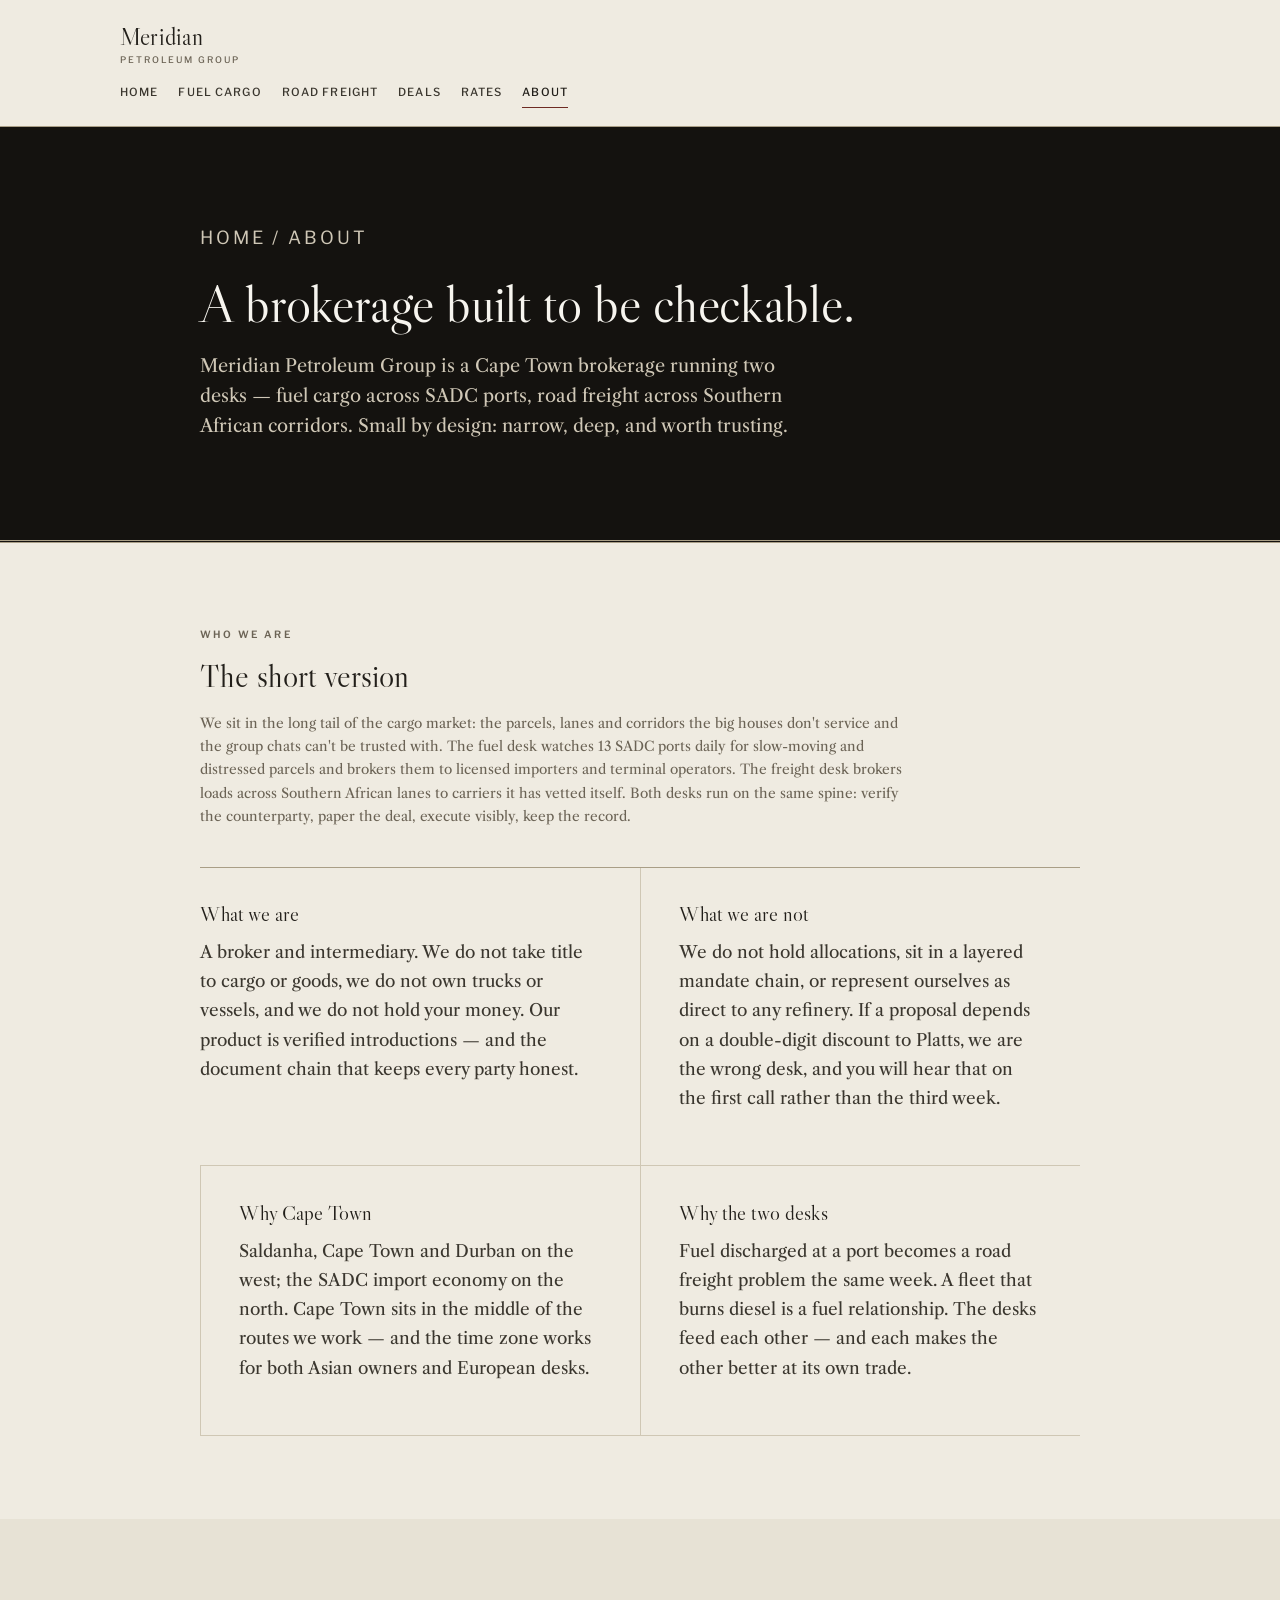
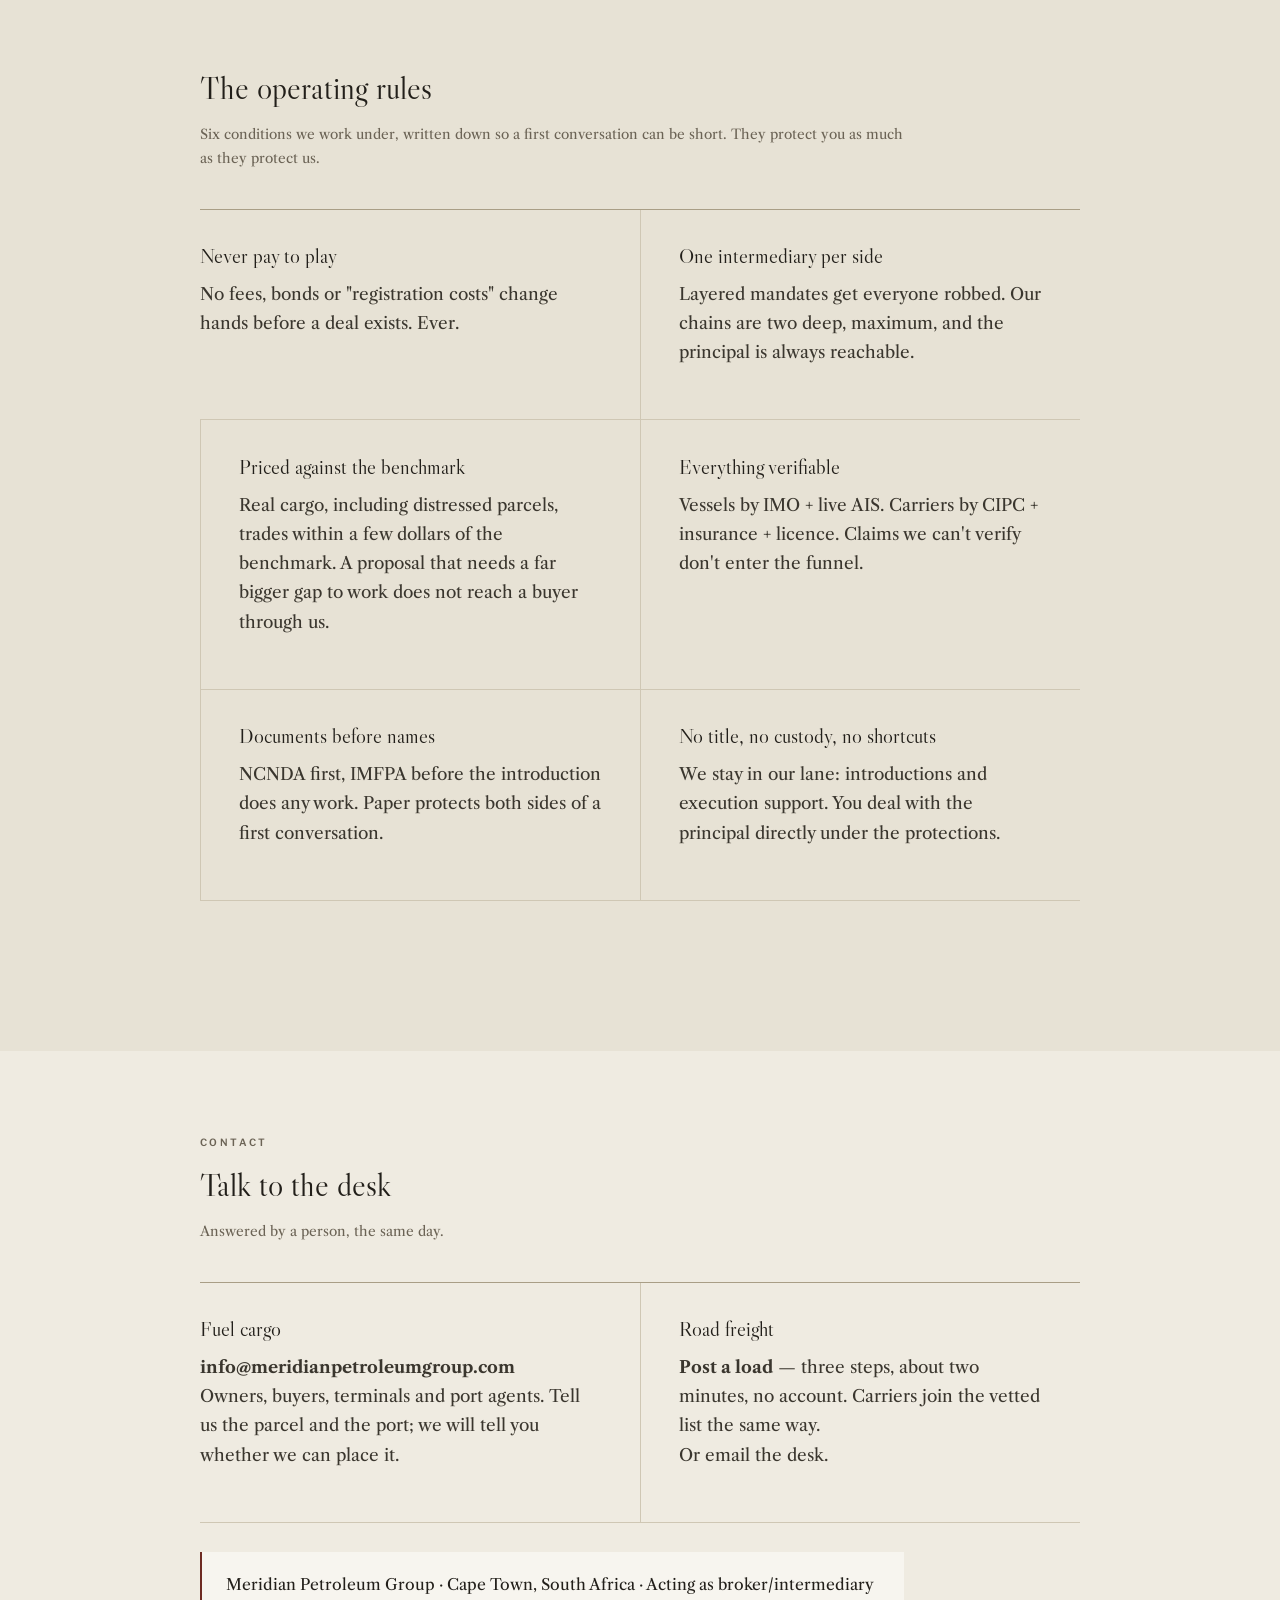
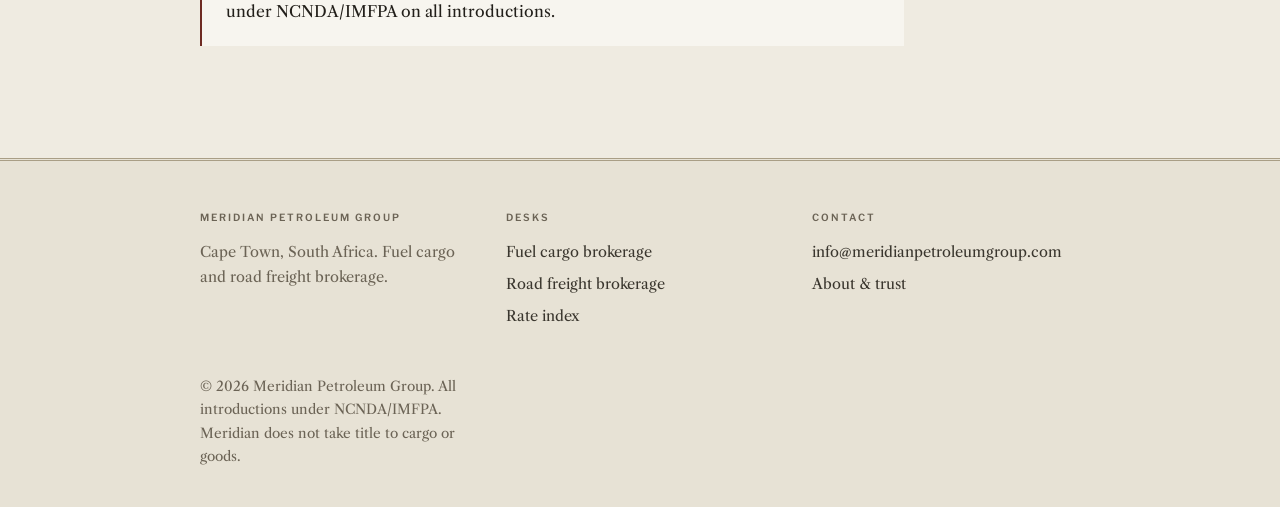
==== commit bdbecda6: "Copy: state the terms, stop naming the frauds, stop selling the org chart Three things, all of which" ====
--- a/about/index.html
+++ b/about/index.html
@@ -45,7 +45,7 @@
 
   <div class="grid2">
     <div class="card"><h3>What we are</h3><p>A broker and intermediary. We do not take title to cargo or goods, we do not own trucks or vessels, and we do not hold your money. Our product is verified introductions — and the document chain that keeps every party honest.</p></div>
-    <div class="card"><h3>What we are not</h3><p>We are not an "allocation holder", a "mandate" in a layer cake, or anyone's "direct to refinery" miracle. If you're looking for double-digit discounts under Platts, we're the wrong desk — and we'll say so on the first call.</p></div>
+    <div class="card"><h3>What we are not</h3><p>We do not hold allocations, sit in a layered mandate chain, or represent ourselves as direct to any refinery. If a proposal depends on a double-digit discount to Platts, we are the wrong desk, and you will hear that on the first call rather than the third week.</p></div>
     <div class="card"><h3>Why Cape Town</h3><p>Saldanha, Cape Town and Durban on the west; the SADC import economy on the north. Cape Town sits in the middle of the routes we work — and the time zone works for both Asian owners and European desks.</p></div>
     <div class="card"><h3>Why the two desks</h3><p>Fuel discharged at a port becomes a road freight problem the same week. A fleet that burns diesel is a fuel relationship. The desks feed each other — and each makes the other better at its own trade.</p></div>
   </div>
@@ -54,11 +54,11 @@
 <div class="strip">
   <div class="section">
     <h2>The operating rules</h2>
-    <p class="sub">Eight rules, built from the documented scam patterns of this industry. They protect you as much as they protect us.</p>
+    <p class="sub">Six conditions we work under, written down so a first conversation can be short. They protect you as much as they protect us.</p>
     <div class="grid2">
       <div class="card"><h3>Never pay to play</h3><p>No fees, bonds or "registration costs" change hands before a deal exists. Ever.</p></div>
       <div class="card"><h3>One intermediary per side</h3><p>Layered mandates get everyone robbed. Our chains are two deep, maximum, and the principal is always reachable.</p></div>
-      <div class="card"><h3>Deep discount = walk</h3><p>Real cargo trades near the benchmark. Miracles are bait — we hang up politely.</p></div>
+      <div class="card"><h3>Priced against the benchmark</h3><p>Real cargo, including distressed parcels, trades within a few dollars of the benchmark. A proposal that needs a far bigger gap to work does not reach a buyer through us.</p></div>
       <div class="card"><h3>Everything verifiable</h3><p>Vessels by IMO + live AIS. Carriers by CIPC + insurance + licence. Claims we can't verify don't enter the funnel.</p></div>
       <div class="card"><h3>Documents before names</h3><p>NCNDA first, IMFPA before the introduction does any work. Paper protects both sides of a first conversation.</p></div>
       <div class="card"><h3>No title, no custody, no shortcuts</h3><p>We stay in our lane: introductions and execution support. You deal with the principal directly under the protections.</p></div>
@@ -69,10 +69,15 @@
 <section class="section">
   <p class="eyebrow">Contact</p>
   <h2>Talk to the desk</h2>
-  <p class="sub">Email reaches both desks and gets answered by a person, the same day where possible.</p>
+  <p class="sub">Answered by a person, the same day.</p>
+  <!-- This offered two "desks" that were the same address with a suggested
+       subject line, printed eight times on the page. Two doors onto one room
+       reads as a small firm dressing up, which is the opposite of the point.
+       One address, and for freight the thing that actually reaches the desk
+       faster than an email does. -->
   <div class="grid2">
-    <div class="card"><h3>General / fuel cargo</h3><p><a href="mailto:info@meridianpetroleumgroup.com"><b>info@meridianpetroleumgroup.com</b></a><br>Owners, buyers, terminals, port agents.</p></div>
-    <div class="card"><h3>Road freight</h3><p><a href="mailto:info@meridianpetroleumgroup.com?subject=Road%20freight"><b>info@meridianpetroleumgroup.com</b></a> (subject: Road freight)<br>Shippers posting loads; carriers joining the vetted list.</p></div>
+    <div class="card"><h3>Fuel cargo</h3><p><a href="mailto:info@meridianpetroleumgroup.com"><b>info@meridianpetroleumgroup.com</b></a><br>Owners, buyers, terminals and port agents. Tell us the parcel and the port; we will tell you whether we can place it.</p></div>
+    <div class="card"><h3>Road freight</h3><p><a href="/deals/"><b>Post a load</b></a> — three steps, about two minutes, no account. Carriers join the vetted list the same way.<br>Or <a href="mailto:info@meridianpetroleumgroup.com">email the desk</a>.</p></div>
   </div>
   <p class="note">Meridian Petroleum Group · Cape Town, South Africa · Acting as broker/intermediary under NCNDA/IMFPA on all introductions.</p>
 </section>
--- a/css/style.css
+++ b/css/style.css
@@ -225,9 +225,21 @@
 /* --------------------------------------------------------------------------
    Sections and bands
    -------------------------------------------------------------------------- */
-.inner{ max-width:var(--wide); margin-inline:auto; padding-inline:clamp(20px,5vw,56px) }
-.section{ padding-block:clamp(3.2rem,7vw,5.2rem) }
+/* Most sections on these pages hold their content directly; only a few wrap it
+   in .inner. So the measure and the side gutter live on the section itself, and
+   a nested .inner just centres within it rather than padding again. Putting the
+   gutter only on .inner left every other section running to the window edge. */
+.section{
+  max-width:var(--wide);
+  margin-inline:auto;
+  padding:clamp(3.2rem,7vw,5.2rem) clamp(20px,5vw,56px);
+}
+.section.tight{ padding-block:clamp(2.4rem,5vw,3.4rem) }
 .section + .section{ border-top:1px solid var(--rule) }
+
+/* Full-bleed bands: the colour runs edge to edge, the type does not. */
+.band, .strip{ padding-inline:clamp(20px,5vw,56px) }
+.band > *, .strip > *{ max-width:var(--wide); margin-inline:auto }
 .band{
   background:var(--ink-deep); color:var(--sheet);
   padding-block:clamp(3.2rem,7vw,5.2rem);
@@ -236,6 +248,11 @@
 .band h1, .band h2, .band h3{ color:var(--sheet) }
 .band p{ color:#CFC7B6 }
 .strip{ background:var(--paper-warm); padding-block:clamp(2.6rem,6vw,4.2rem) }
+
+/* .inner inside an already-padded section must not pad a second time. */
+.inner{ max-width:var(--wide); margin-inline:auto }
+.section > .inner, .band > .inner, .strip > .inner{ padding-inline:0 }
+.page-hero > .inner, .rates-hero > .inner{ padding-inline:clamp(20px,5vw,56px) }
 
 /* --------------------------------------------------------------------------
    The two desks. Were rounded cards with an accent rail; now two columns
@@ -309,7 +326,14 @@
   color:var(--oxblood);
   font-variant-numeric:lining-nums;
   padding-top:.12rem;
-}
+  /* Pin the numeral to the narrow column. Without this, auto-placement puts
+     the numeral in column one, the heading in column two, and then wraps the
+     paragraph back into column one -- which is 3.2rem wide, so the body text
+     sets one word per line. */
+  grid-column:1;
+  grid-row:1;
+}
+.step h3, .step p{ grid-column:2; }
 .step h3{ margin-bottom:.3rem; font-size:1.08rem }
 .step p{ margin:0; color:var(--ink-soft); font-size:.97rem }
 .band .step{ border-color:#3A352C }
@@ -317,6 +341,44 @@
 .band .step::before{ color:var(--oxblood-pale) }
 
 .num{ font-family:var(--serif); font-variant-numeric:lining-nums tabular-nums }
+
+/* --------------------------------------------------------------------------
+   Tables. A rate table is a printed table: rules between rows, no fill, no
+   rounded box. The wrapper scrolls on its own so a wide table never widens the
+   page -- dropping that in the rewrite is what pushed every section off to the
+   right, because the table forced the document wider than the window.
+   -------------------------------------------------------------------------- */
+.table-wrap{
+  overflow-x:auto;
+  margin-top:1.9rem;
+  border-top:1px solid var(--rule-firm);
+  border-bottom:1px solid var(--rule-firm);
+}
+table{
+  width:100%;
+  border-collapse:collapse;
+  font-size:.94rem;
+  min-width:34rem;              /* below this the columns stop being readable */
+}
+th{
+  text-align:left;
+  padding:.85rem 1.2rem .85rem 0;
+  font-family:var(--grotesk);
+  font-size:.62rem; font-weight:600;
+  letter-spacing:.18em; text-transform:uppercase;
+  color:var(--quiet);
+  border-bottom:1px solid var(--rule-firm);
+  white-space:nowrap;
+}
+td{
+  padding:.8rem 1.2rem .8rem 0;
+  border-bottom:1px solid var(--rule);
+  color:var(--ink-soft);
+  vertical-align:top;
+}
+tr:last-child td{ border-bottom:0 }
+td b{ color:var(--ink); font-weight:700 }
+td:last-child, th:last-child{ padding-right:0 }
 
 /* --------------------------------------------------------------------------
    Notes and fine print
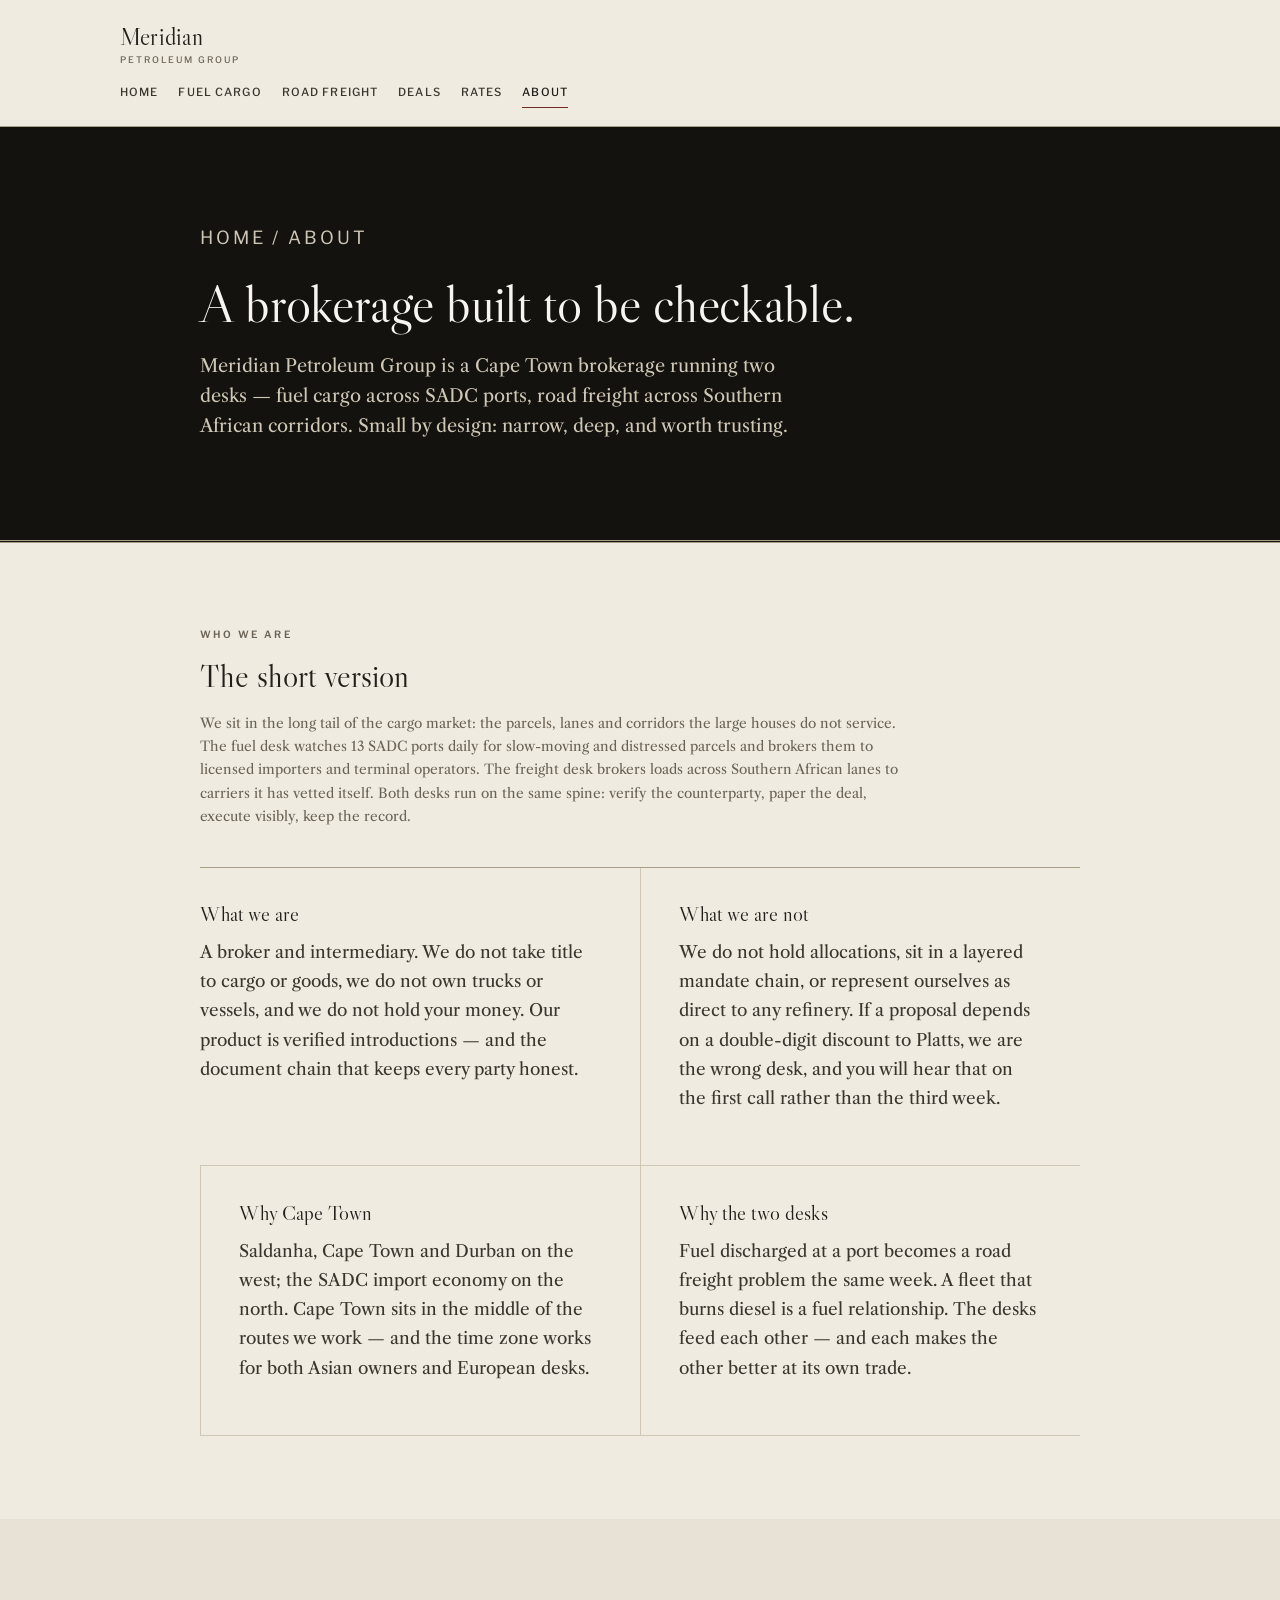
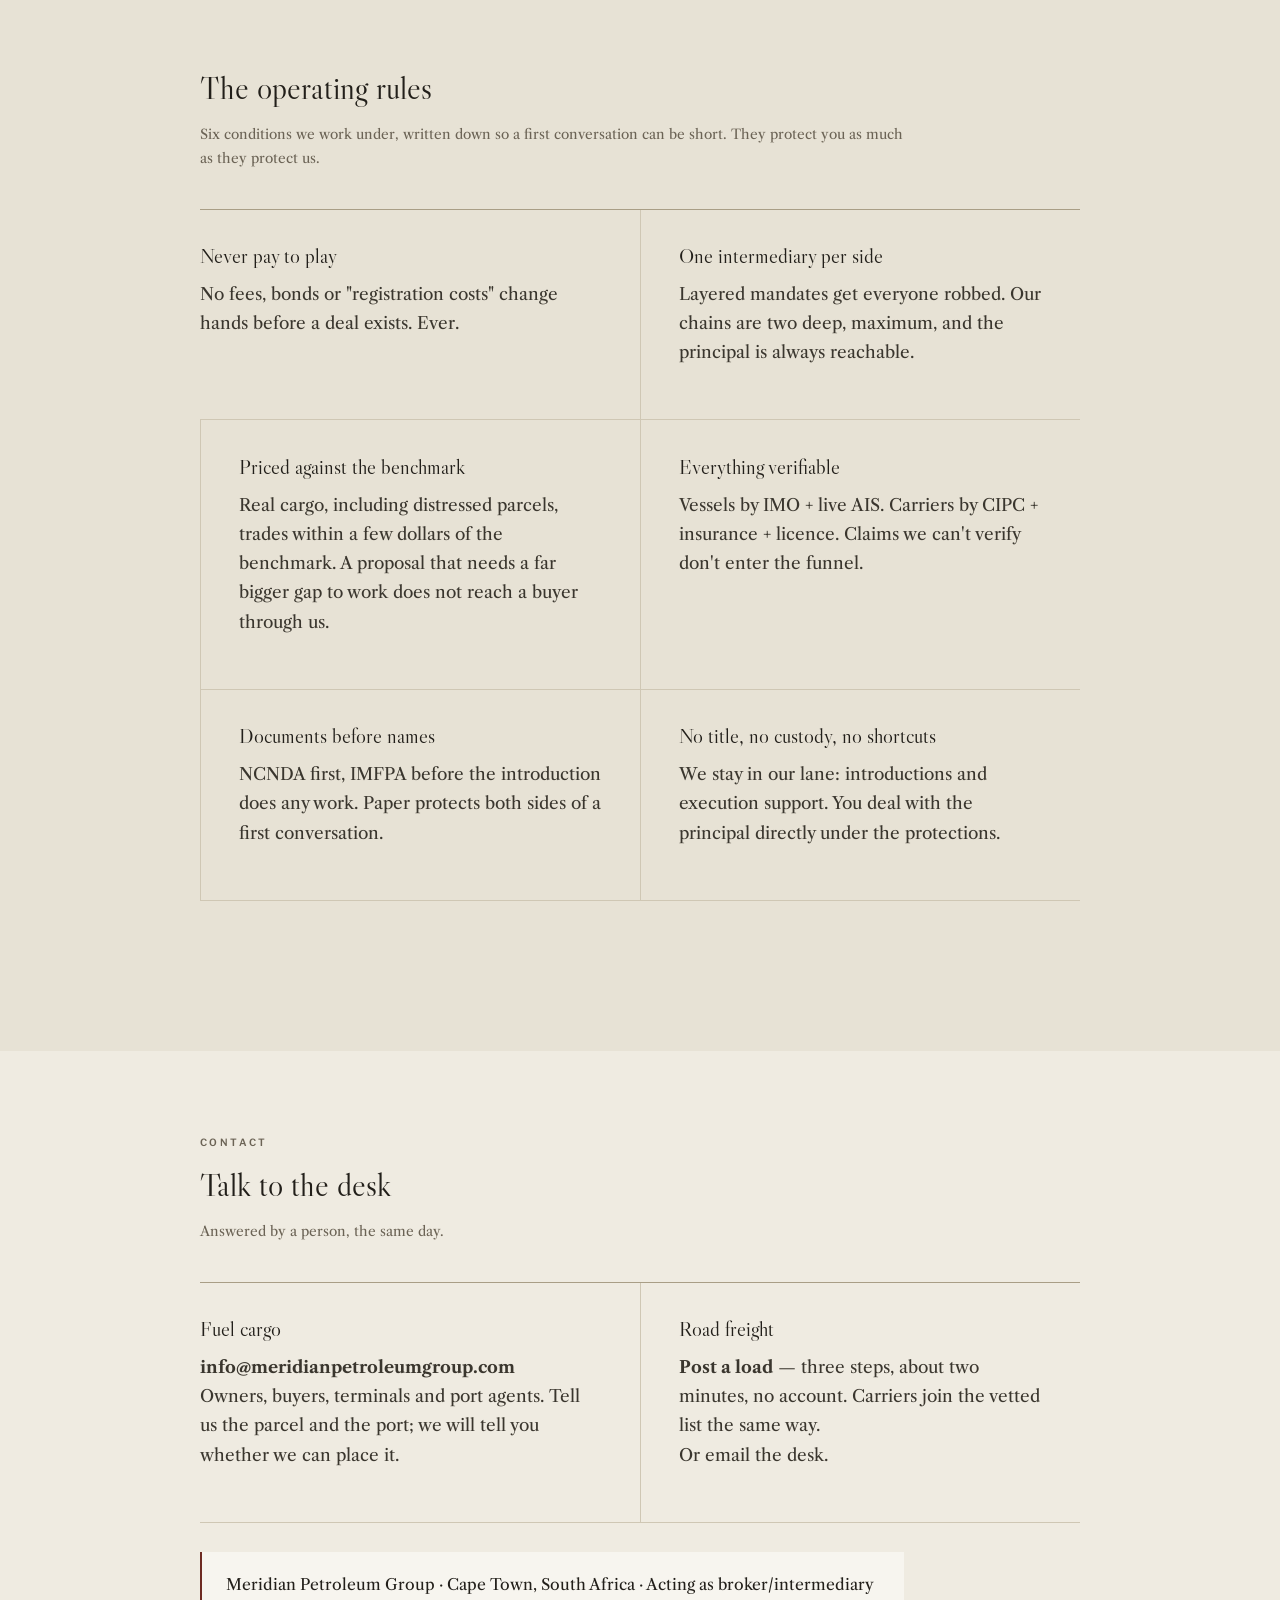
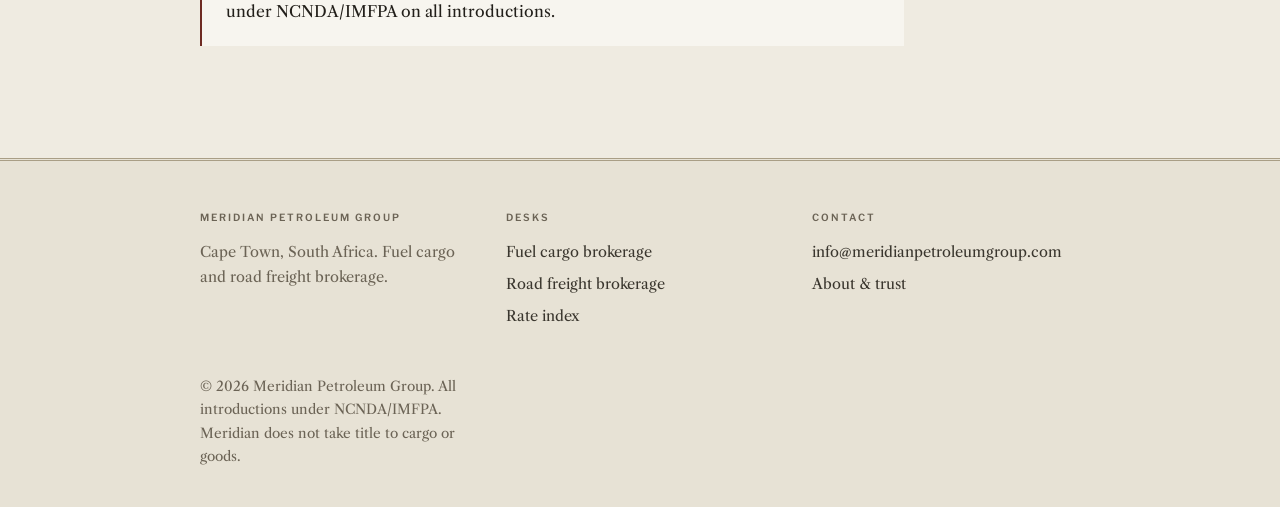
==== commit f71b2e9a: "Copy: publish conditions of business, not a workflow Three pages described our own admin sequence — " ====
--- a/about/index.html
+++ b/about/index.html
@@ -41,7 +41,7 @@
 <section class="section">
   <p class="eyebrow">Who we are</p>
   <h2>The short version</h2>
-  <p class="sub">We sit in the long tail of the cargo market: the parcels, lanes and corridors the big houses don't service and the group chats can't be trusted with. The fuel desk watches 13 SADC ports daily for slow-moving and distressed parcels and brokers them to licensed importers and terminal operators. The freight desk brokers loads across Southern African lanes to carriers it has vetted itself. Both desks run on the same spine: verify the counterparty, paper the deal, execute visibly, keep the record.</p>
+  <p class="sub">We sit in the long tail of the cargo market: the parcels, lanes and corridors the large houses do not service. The fuel desk watches 13 SADC ports daily for slow-moving and distressed parcels and brokers them to licensed importers and terminal operators. The freight desk brokers loads across Southern African lanes to carriers it has vetted itself. Both desks run on the same spine: verify the counterparty, paper the deal, execute visibly, keep the record.</p>
 
   <div class="grid2">
     <div class="card"><h3>What we are</h3><p>A broker and intermediary. We do not take title to cargo or goods, we do not own trucks or vessels, and we do not hold your money. Our product is verified introductions — and the document chain that keeps every party honest.</p></div>
